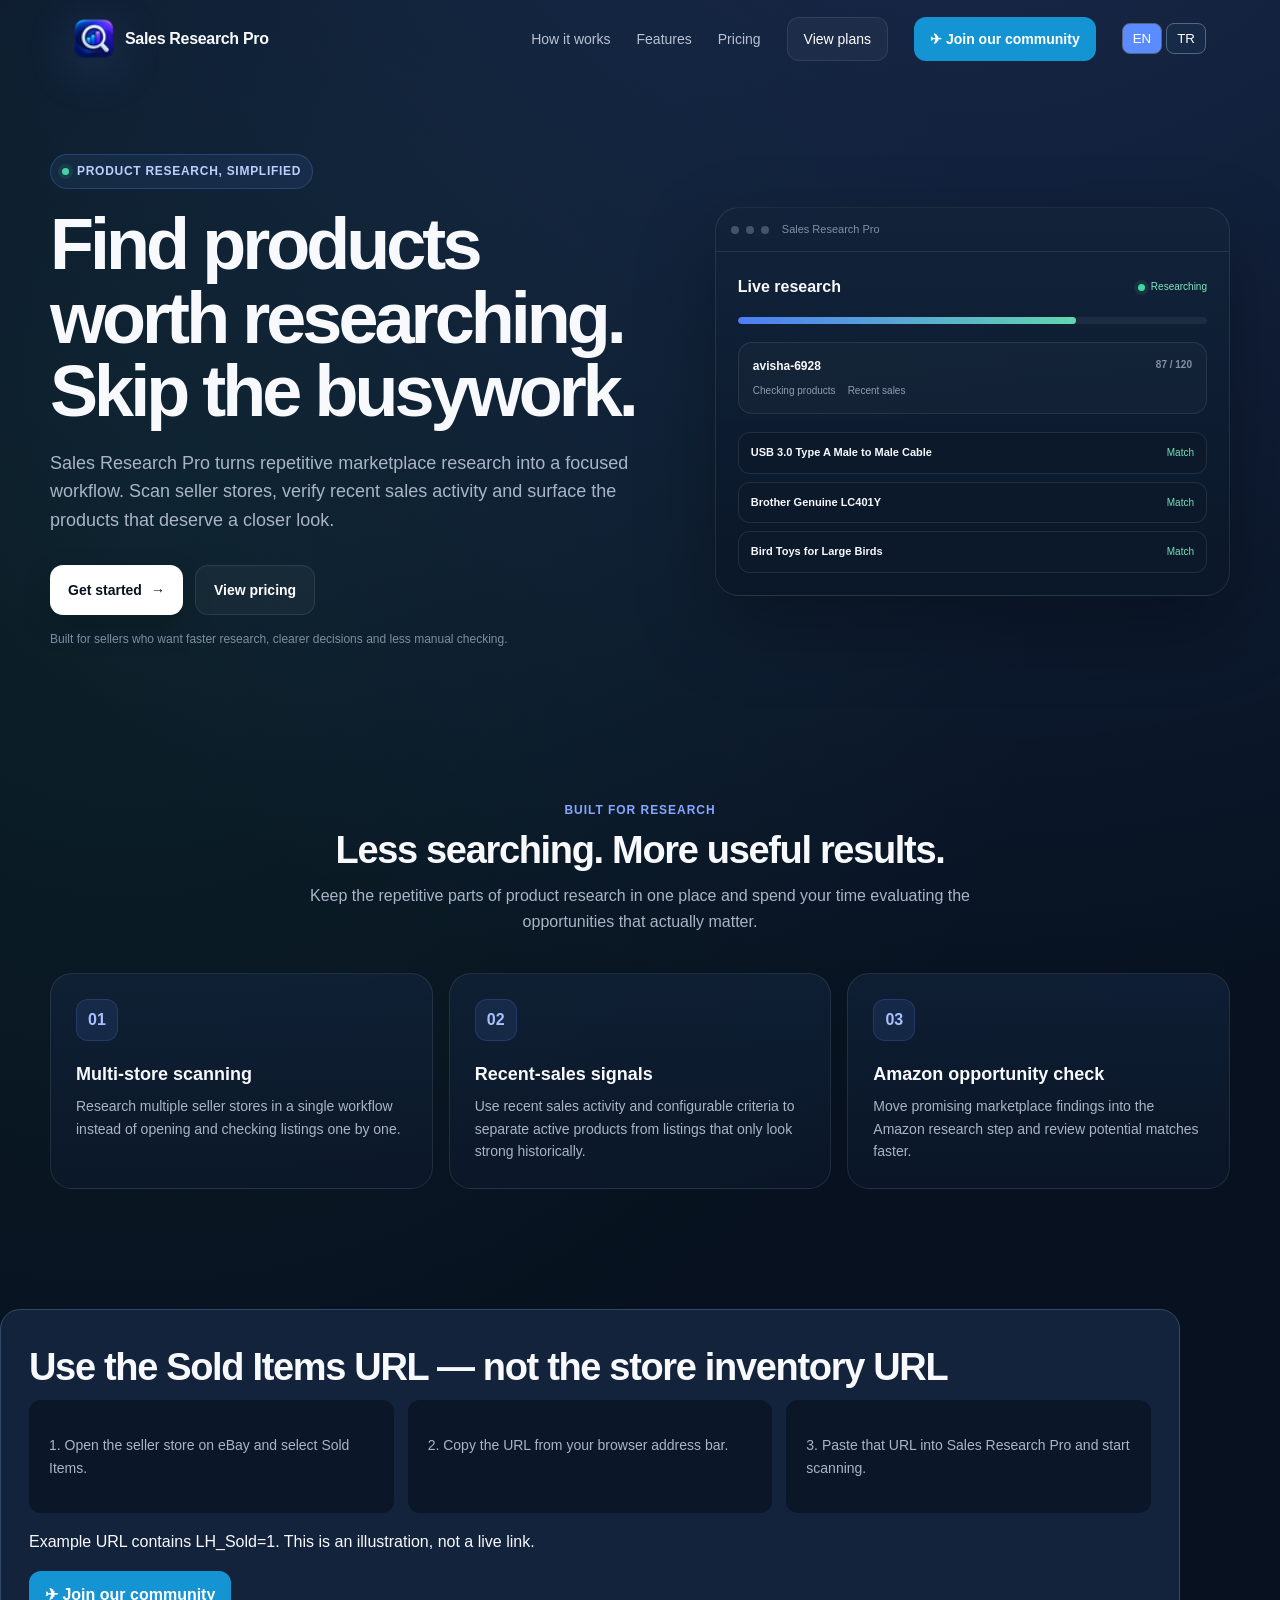
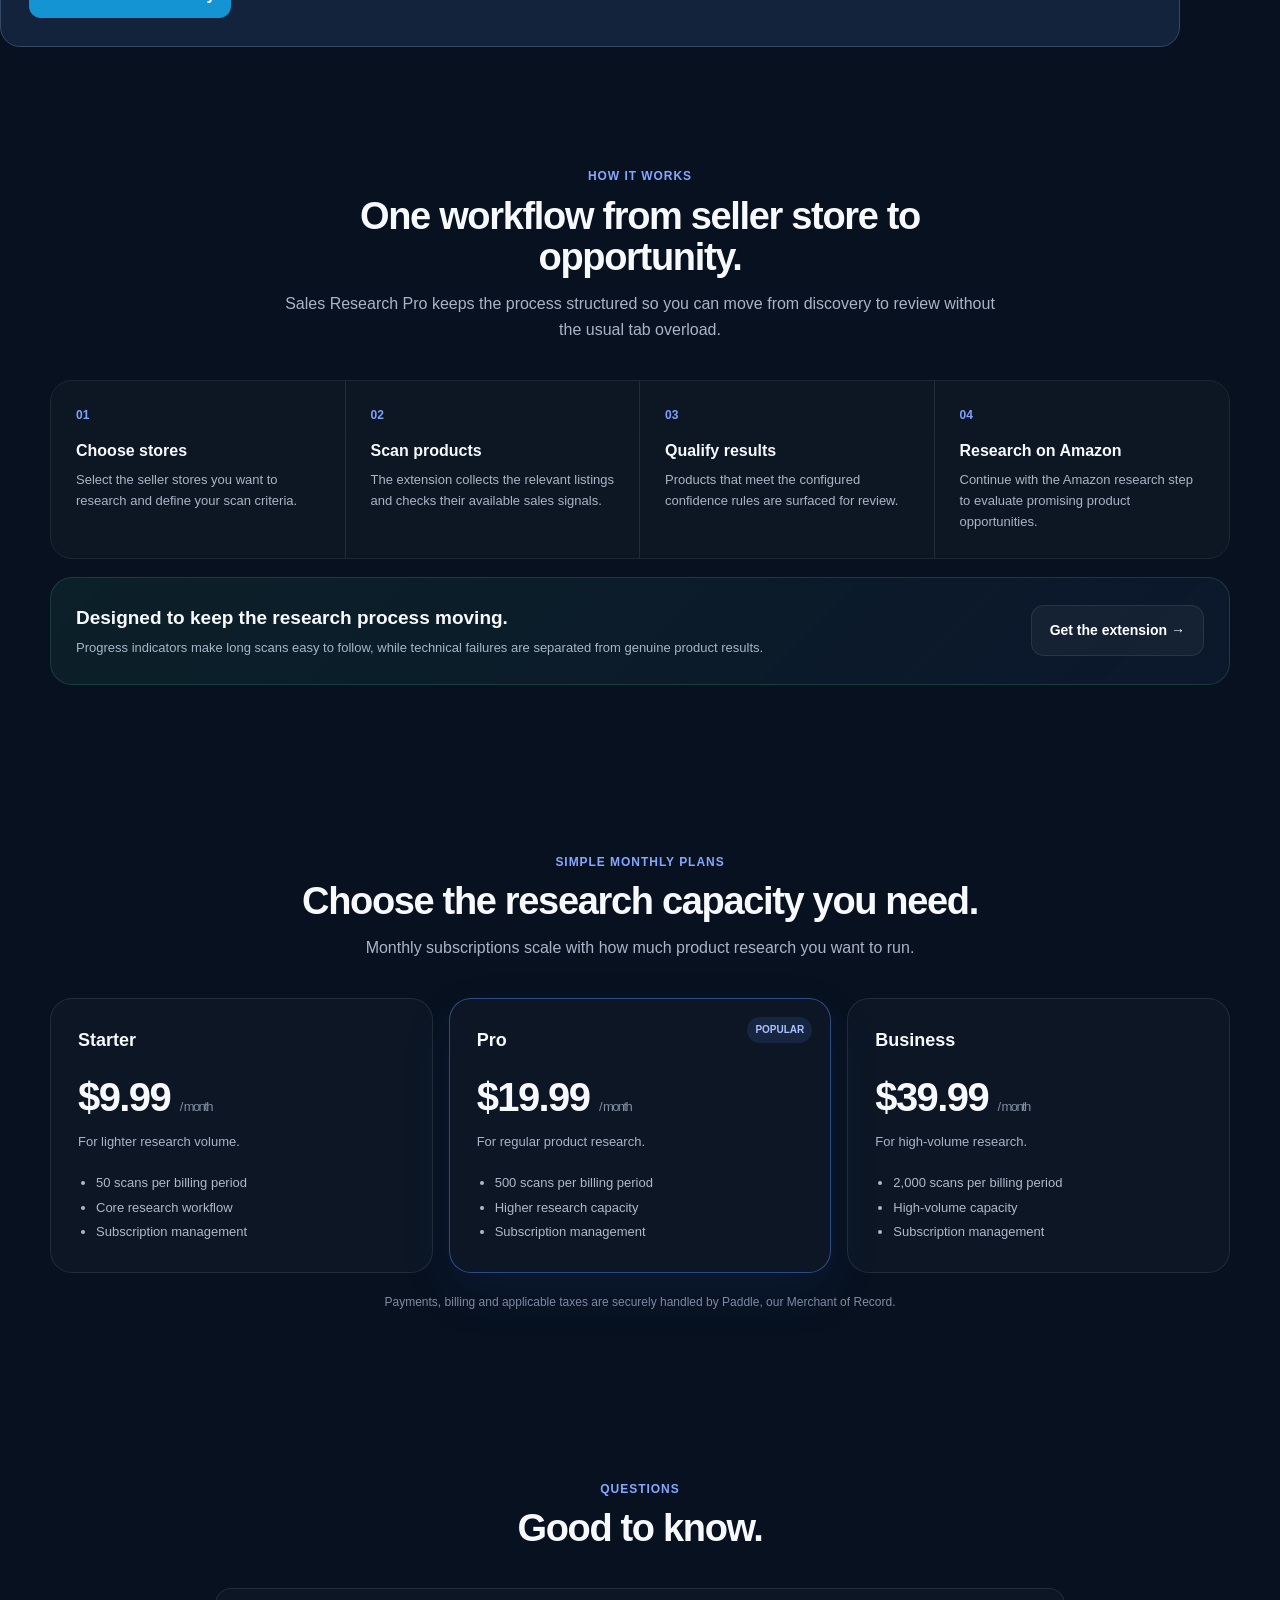
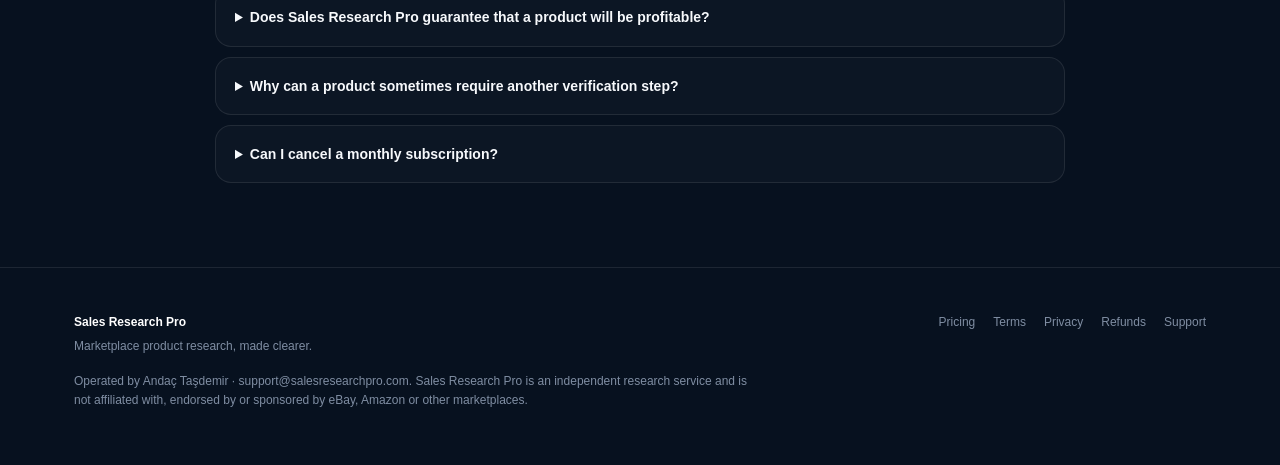
==== index.html @ c7941d9e "Enable bilingual Sold Items guide and Telegram community navigation" ====
<!doctype html>
<html lang="en">
<head>
<meta charset="utf-8">
<meta name="viewport" content="width=device-width,initial-scale=1">
<title>Sales Research Pro — Find Better Products Faster</title>
<meta name="description" content="Sales Research Pro turns repetitive marketplace product research into a focused workflow: scan seller stores, verify recent sales activity and surface promising products faster.">
<meta name="theme-color" content="#07111f">
<link rel="icon" type="image/png" href="assets/logo.png?v=20261007-final">
<style>
:root{
  --bg:#07111f;--bg2:#0b1728;--card:#0f1d31;--card2:#12233a;--line:rgba(255,255,255,.09);
  --text:#f7f9fc;--muted:#a9b5c7;--blue:#5b8cff;--blue2:#79a2ff;--green:#43d6a1;
  --max:1180px;--radius:22px;
}
*{box-sizing:border-box}
html{scroll-behavior:smooth}
body{margin:0;font-family:Inter,ui-sans-serif,-apple-system,BlinkMacSystemFont,"Segoe UI",Roboto,Arial,sans-serif;background:
radial-gradient(circle at 75% -10%,rgba(91,140,255,.22),transparent 34%),
radial-gradient(circle at 10% 15%,rgba(67,214,161,.08),transparent 28%),var(--bg);color:var(--text);line-height:1.6}
a{color:inherit;text-decoration:none}
.container{max-width:var(--max);margin:auto;padding:0 24px}
.nav{height:78px;display:flex;align-items:center;justify-content:space-between}
.brand{display:flex;align-items:center;gap:11px;font-weight:800;letter-spacing:-.02em}
.logo{width:38px;height:38px;border-radius:12px;background:linear-gradient(135deg,#6b96ff,#3f6ff0);display:grid;place-items:center;font-size:13px;font-weight:900;box-shadow:0 10px 30px rgba(91,140,255,.28)}.logo-img{width:40px;height:40px;display:block;object-fit:contain;filter:drop-shadow(0 10px 24px rgba(91,140,255,.24))}
.navlinks{display:flex;align-items:center;gap:26px;color:#b8c3d3;font-size:14px}
.navlinks a:hover{color:#fff}
.navcta{padding:10px 16px;border:1px solid var(--line);border-radius:12px;background:rgba(255,255,255,.04);color:#fff}
.hero{padding:76px 0 68px;display:grid;grid-template-columns:1.08fr .92fr;gap:60px;align-items:center}
.eyebrow{display:inline-flex;align-items:center;gap:8px;padding:7px 11px;border:1px solid rgba(91,140,255,.25);background:rgba(91,140,255,.09);border-radius:999px;color:#bcd0ff;font-size:12px;font-weight:800;letter-spacing:.06em;text-transform:uppercase}
.dot{width:7px;height:7px;border-radius:50%;background:var(--green);box-shadow:0 0 0 4px rgba(67,214,161,.1)}
h1{font-size:clamp(44px,6vw,72px);line-height:1.02;letter-spacing:-.055em;margin:19px 0 20px;max-width:760px}
.hero p{font-size:18px;color:var(--muted);max-width:680px;margin:0}
.actions{display:flex;gap:12px;flex-wrap:wrap;margin-top:30px}
.btn{display:inline-flex;align-items:center;justify-content:center;gap:9px;padding:13px 18px;border-radius:13px;font-weight:800;font-size:14px}
.btn.primary{background:#fff;color:#07111f;box-shadow:0 12px 30px rgba(0,0,0,.18)}
.btn.secondary{border:1px solid var(--line);background:rgba(255,255,255,.04);color:#fff}
.hero-note{font-size:12px;color:#7f8da2;margin-top:15px}
.dashboard{border:1px solid var(--line);border-radius:24px;background:linear-gradient(180deg,rgba(18,35,58,.92),rgba(10,23,40,.96));box-shadow:0 30px 80px rgba(0,0,0,.3);overflow:hidden}
.windowbar{height:44px;border-bottom:1px solid var(--line);display:flex;align-items:center;gap:7px;padding:0 15px}
.wdot{width:8px;height:8px;border-radius:50%;background:#44536a}
.windowtitle{margin-left:6px;color:#8090a6;font-size:11px}
.dashbody{padding:22px}
.dashhead{display:flex;justify-content:space-between;align-items:center;margin-bottom:17px}
.dashtitle{font-weight:800}
.live{font-size:10px;color:#83e4c2;display:flex;gap:6px;align-items:center}
.progress{height:7px;background:#1d2c42;border-radius:99px;overflow:hidden}
.progress span{display:block;height:100%;width:72%;background:linear-gradient(90deg,#4e7df5,#62d6b0);border-radius:99px}
.scanrow{margin-top:18px;padding:14px;border:1px solid var(--line);background:rgba(255,255,255,.025);border-radius:14px}
.scanrow-top{display:flex;justify-content:space-between;font-size:12px;font-weight:750}
.scanrow small{color:#8190a5}
.scanmeta{display:flex;gap:12px;color:#8f9db0;font-size:10px;margin-top:7px}
.results{margin-top:18px;display:grid;gap:8px}
.result{display:flex;justify-content:space-between;align-items:center;padding:11px 12px;border-radius:12px;background:#0c192b;border:1px solid var(--line)}
.result strong{font-size:11px}.result span{font-size:10px;color:#74ddb9}
.section{padding:84px 0}
.section-head{text-align:center;max-width:720px;margin:0 auto 38px}
.section-kicker{color:#86a7ff;font-size:12px;font-weight:850;letter-spacing:.08em;text-transform:uppercase}
h2{font-size:38px;line-height:1.1;letter-spacing:-.035em;margin:9px 0 12px}
.section-head p{color:var(--muted);margin:0;font-size:16px}
.grid3{display:grid;grid-template-columns:repeat(3,1fr);gap:16px}
.card{padding:25px;border:1px solid var(--line);border-radius:var(--radius);background:linear-gradient(180deg,rgba(18,35,58,.72),rgba(12,25,43,.72))}
.icon{width:42px;height:42px;border-radius:12px;background:rgba(91,140,255,.11);border:1px solid rgba(91,140,255,.18);display:grid;place-items:center;color:#a9c0ff;font-weight:900;margin-bottom:19px}
.card h3{margin:0 0 7px;font-size:18px}.card p{margin:0;color:var(--muted);font-size:14px}
.workflow{display:grid;grid-template-columns:repeat(4,1fr);gap:0;border:1px solid var(--line);border-radius:var(--radius);overflow:hidden}
.step{padding:25px;background:rgba(255,255,255,.025);border-right:1px solid var(--line)}
.step:last-child{border-right:0}
.num{color:#7ea1ff;font-weight:900;font-size:12px}.step h3{font-size:16px;margin:12px 0 7px}.step p{color:var(--muted);font-size:13px;margin:0}
.callout{margin-top:18px;border:1px solid rgba(67,214,161,.18);background:linear-gradient(135deg,rgba(67,214,161,.08),rgba(91,140,255,.06));border-radius:var(--radius);padding:25px;display:flex;justify-content:space-between;gap:25px;align-items:center}
.callout h3{margin:0 0 5px;font-size:19px}.callout p{margin:0;color:var(--muted);font-size:13px}
.pricing{display:grid;grid-template-columns:repeat(3,1fr);gap:16px}
.pricecard{position:relative;padding:27px;border:1px solid var(--line);border-radius:var(--radius);background:rgba(255,255,255,.025)}
.pricecard.featured{border-color:rgba(91,140,255,.45);box-shadow:0 20px 50px rgba(40,80,180,.12)}
.tag{position:absolute;top:18px;right:18px;padding:5px 8px;border-radius:999px;background:rgba(91,140,255,.13);color:#a9c0ff;font-size:10px;font-weight:900}
.pricecard h3{margin:0;font-size:18px}.price{font-size:40px;font-weight:900;letter-spacing:-.04em;margin:10px 0 3px}.price span{font-size:13px;color:#7f8da2;font-weight:500}
.pricecard p{color:var(--muted);font-size:13px;margin:0 0 18px}.pricecard ul{padding-left:18px;color:#aeb9c9;font-size:13px;line-height:1.9;margin-bottom:0}
.faq{max-width:850px;margin:auto;display:grid;gap:10px}
details{border:1px solid var(--line);border-radius:16px;background:rgba(255,255,255,.025);padding:17px 19px}
summary{cursor:pointer;font-weight:750;font-size:14px}details p{color:var(--muted);font-size:13px;margin:10px 0 0}
.footer{padding:45px 0 55px;border-top:1px solid var(--line);color:#7f8da2;font-size:12px}
.footer-top{display:flex;justify-content:space-between;gap:25px;align-items:flex-start}
.footer-links{display:flex;gap:18px;flex-wrap:wrap}.footer-links a:hover{color:#fff}.fine{max-width:680px;margin-top:15px}
@media(max-width:900px){.hero{grid-template-columns:1fr;gap:40px}.grid3,.pricing{grid-template-columns:1fr}.workflow{grid-template-columns:1fr 1fr}.step:nth-child(2){border-right:0}.step:nth-child(-n+2){border-bottom:1px solid var(--line)}.callout{align-items:flex-start;flex-direction:column}}
@media(max-width:620px){.container{padding:0 18px}.navlinks a:not(.navcta){display:none}.hero{padding-top:52px}.section{padding:62px 0}h2{font-size:31px}.workflow{grid-template-columns:1fr}.step{border-right:0!important;border-bottom:1px solid var(--line)}.step:last-child{border-bottom:0}.footer-top{flex-direction:column}}
</style>
<link rel="stylesheet" href="assets/community-ui.css"></head>
<body>
<header class="container">
<nav class="nav">
<a class="brand" href="./"><img class="logo-img" src="assets/logo.png?v=20261007-final" alt="Sales Research Pro logo"><span>Sales Research Pro</span></a>
<div class="navlinks">
<a href="#how">How it works</a>
<a href="#features">Features</a>
<a href="#pricing">Pricing</a>
<a href="./pricing/" class="navcta">View plans</a>
</div>
</nav>
</header>

<main>
<section class="container hero">
<div>
<div class="eyebrow"><span class="dot"></span> Product research, simplified</div>
<h1>Find products worth researching. Skip the busywork.</h1>
<p>Sales Research Pro turns repetitive marketplace research into a focused workflow. Scan seller stores, verify recent sales activity and surface the products that deserve a closer look.</p>
<div class="actions">
<a class="btn primary" href="./download/">Get started <span>→</span></a>
<a class="btn secondary" href="./pricing/">View pricing</a>
</div>
<div class="hero-note">Built for sellers who want faster research, clearer decisions and less manual checking.</div>
</div>

<div class="dashboard" aria-label="Product research dashboard preview">
<div class="windowbar"><span class="wdot"></span><span class="wdot"></span><span class="wdot"></span><span class="windowtitle">Sales Research Pro</span></div>
<div class="dashbody">
<div class="dashhead"><span class="dashtitle">Live research</span><span class="live"><span class="dot"></span> Researching</span></div>
<div class="progress"><span></span></div>
<div class="scanrow">
<div class="scanrow-top"><span>avisha-6928</span><small>87 / 120</small></div>
<div class="scanmeta"><span>Checking products</span><span>Recent sales</span></div>
</div>
<div class="results">
<div class="result"><strong>USB 3.0 Type A Male to Male Cable</strong><span>Match</span></div>
<div class="result"><strong>Brother Genuine LC401Y</strong><span>Match</span></div>
<div class="result"><strong>Bird Toys for Large Birds</strong><span>Match</span></div>
</div>
</div>
</div>
</section>

<section class="container section" id="features">
<div class="section-head">
<div class="section-kicker">Built for research</div>
<h2>Less searching. More useful results.</h2>
<p>Keep the repetitive parts of product research in one place and spend your time evaluating the opportunities that actually matter.</p>
</div>
<div class="grid3">
<div class="card"><div class="icon">01</div><h3>Multi-store scanning</h3><p>Research multiple seller stores in a single workflow instead of opening and checking listings one by one.</p></div>
<div class="card"><div class="icon">02</div><h3>Recent-sales signals</h3><p>Use recent sales activity and configurable criteria to separate active products from listings that only look strong historically.</p></div>
<div class="card"><div class="icon">03</div><h3>Amazon opportunity check</h3><p>Move promising marketplace findings into the Amazon research step and review potential matches faster.</p></div>
</div>
</section>

<section class="container section" id="how">
<div class="section-head">
<div class="section-kicker">How it works</div>
<h2>One workflow from seller store to opportunity.</h2>
<p>Sales Research Pro keeps the process structured so you can move from discovery to review without the usual tab overload.</p>
</div>
<div class="workflow">
<div class="step"><div class="num">01</div><h3>Choose stores</h3><p>Select the seller stores you want to research and define your scan criteria.</p></div>
<div class="step"><div class="num">02</div><h3>Scan products</h3><p>The extension collects the relevant listings and checks their available sales signals.</p></div>
<div class="step"><div class="num">03</div><h3>Qualify results</h3><p>Products that meet the configured confidence rules are surfaced for review.</p></div>
<div class="step"><div class="num">04</div><h3>Research on Amazon</h3><p>Continue with the Amazon research step to evaluate promising product opportunities.</p></div>
</div>
<div class="callout">
<div><h3>Designed to keep the research process moving.</h3><p>Progress indicators make long scans easy to follow, while technical failures are separated from genuine product results.</p></div>
<a class="btn secondary" href="./download/">Get the extension →</a>
</div>
</section>

<section class="container section" id="pricing">
<div class="section-head">
<div class="section-kicker">Simple monthly plans</div>
<h2>Choose the research capacity you need.</h2>
<p>Monthly subscriptions scale with how much product research you want to run.</p>
</div>
<div class="pricing">
<div class="pricecard"><h3>Starter</h3><div class="price">$9.99 <span>/ month</span></div><p>For lighter research volume.</p><ul><li>50 scans per billing period</li><li>Core research workflow</li><li>Subscription management</li></ul></div>
<div class="pricecard featured"><span class="tag">POPULAR</span><h3>Pro</h3><div class="price">$19.99 <span>/ month</span></div><p>For regular product research.</p><ul><li>500 scans per billing period</li><li>Higher research capacity</li><li>Subscription management</li></ul></div>
<div class="pricecard"><h3>Business</h3><div class="price">$39.99 <span>/ month</span></div><p>For high-volume research.</p><ul><li>2,000 scans per billing period</li><li>High-volume capacity</li><li>Subscription management</li></ul></div>
</div>
<p style="text-align:center;color:#7f8da2;font-size:12px;margin:20px 0 0">Payments, billing and applicable taxes are securely handled by Paddle, our Merchant of Record.</p>
</section>

<section class="container section">
<div class="section-head">
<div class="section-kicker">Questions</div>
<h2>Good to know.</h2>
</div>
<div class="faq">
<details><summary>Does Sales Research Pro guarantee that a product will be profitable?</summary><p>No. It is a research and qualification tool. Results are signals for further evaluation, not a guarantee of sales, margin or profitability.</p></details>
<details><summary>Why can a product sometimes require another verification step?</summary><p>Some marketplace research data depends on an authenticated session and the availability of the marketplace's own research tools. If the marketplace asks for sign-in or verification, the extension stops rather than attempting to bypass it.</p></details>
<details><summary>Can I cancel a monthly subscription?</summary><p>Yes. Subscriptions renew monthly until cancelled. Billing is handled through Paddle.</p></details>
</div>
</section>
</main>

<footer class="footer">
<div class="container">
<div class="footer-top">
<div><strong style="color:#fff">Sales Research Pro</strong><div style="margin-top:5px">Marketplace product research, made clearer.</div></div>
<div class="footer-links">
<a href="./pricing/">Pricing</a><a href="./terms/">Terms</a><a href="./privacy/">Privacy</a><a href="./refund/">Refunds</a><a href="mailto:support@salesresearchpro.com">Support</a>
</div>
</div>
<div class="fine">Operated by Andaç Taşdemir · support@salesresearchpro.com. Sales Research Pro is an independent research service and is not affiliated with, endorsed by or sponsored by eBay, Amazon or other marketplaces.</div>
</div>
</footer>
<script src="assets/community-ui.js" defer></script></body>
</html>
---- assets/community-ui.css ----
.srp-community{display:inline-flex;padding:11px 16px;background:#1594d4;color:white;border-radius:12px;font-weight:800;text-decoration:none}.srp-lang{display:flex;gap:4px}.srp-lang button{padding:7px 10px;border:1px solid #536582;background:#172b48;color:white;border-radius:8px;cursor:pointer}.srp-guide{padding:28px;border:1px solid #344965;background:#13233b;border-radius:20px;margin:36px 0}.srp-guide-grid{display:grid;grid-template-columns:repeat(3,1fr);gap:14px}.srp-guide-grid article{padding:20px;border-radius:12px;background:#0b1728}.srp-guide-grid p{color:#a9b5c7;font-size:14px}@media(max-width:760px){.srp-guide-grid{grid-template-columns:1fr}}
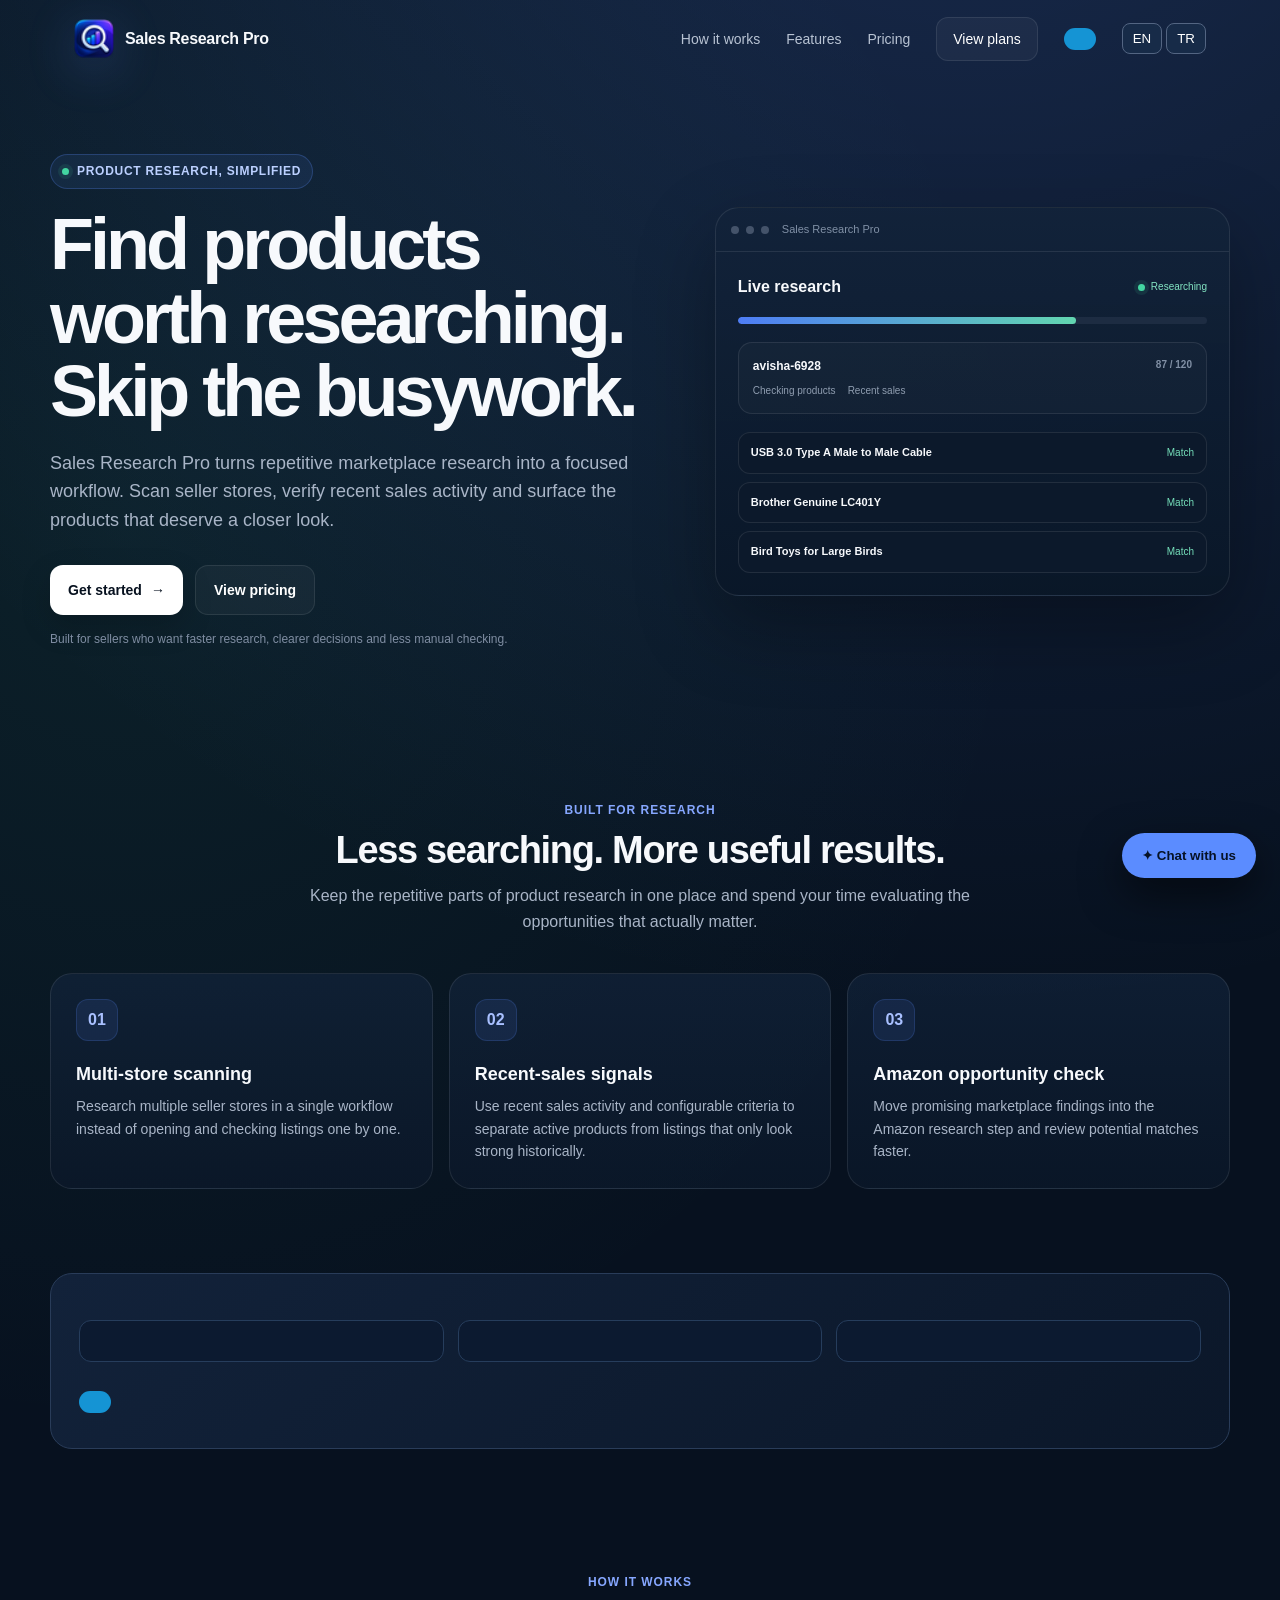
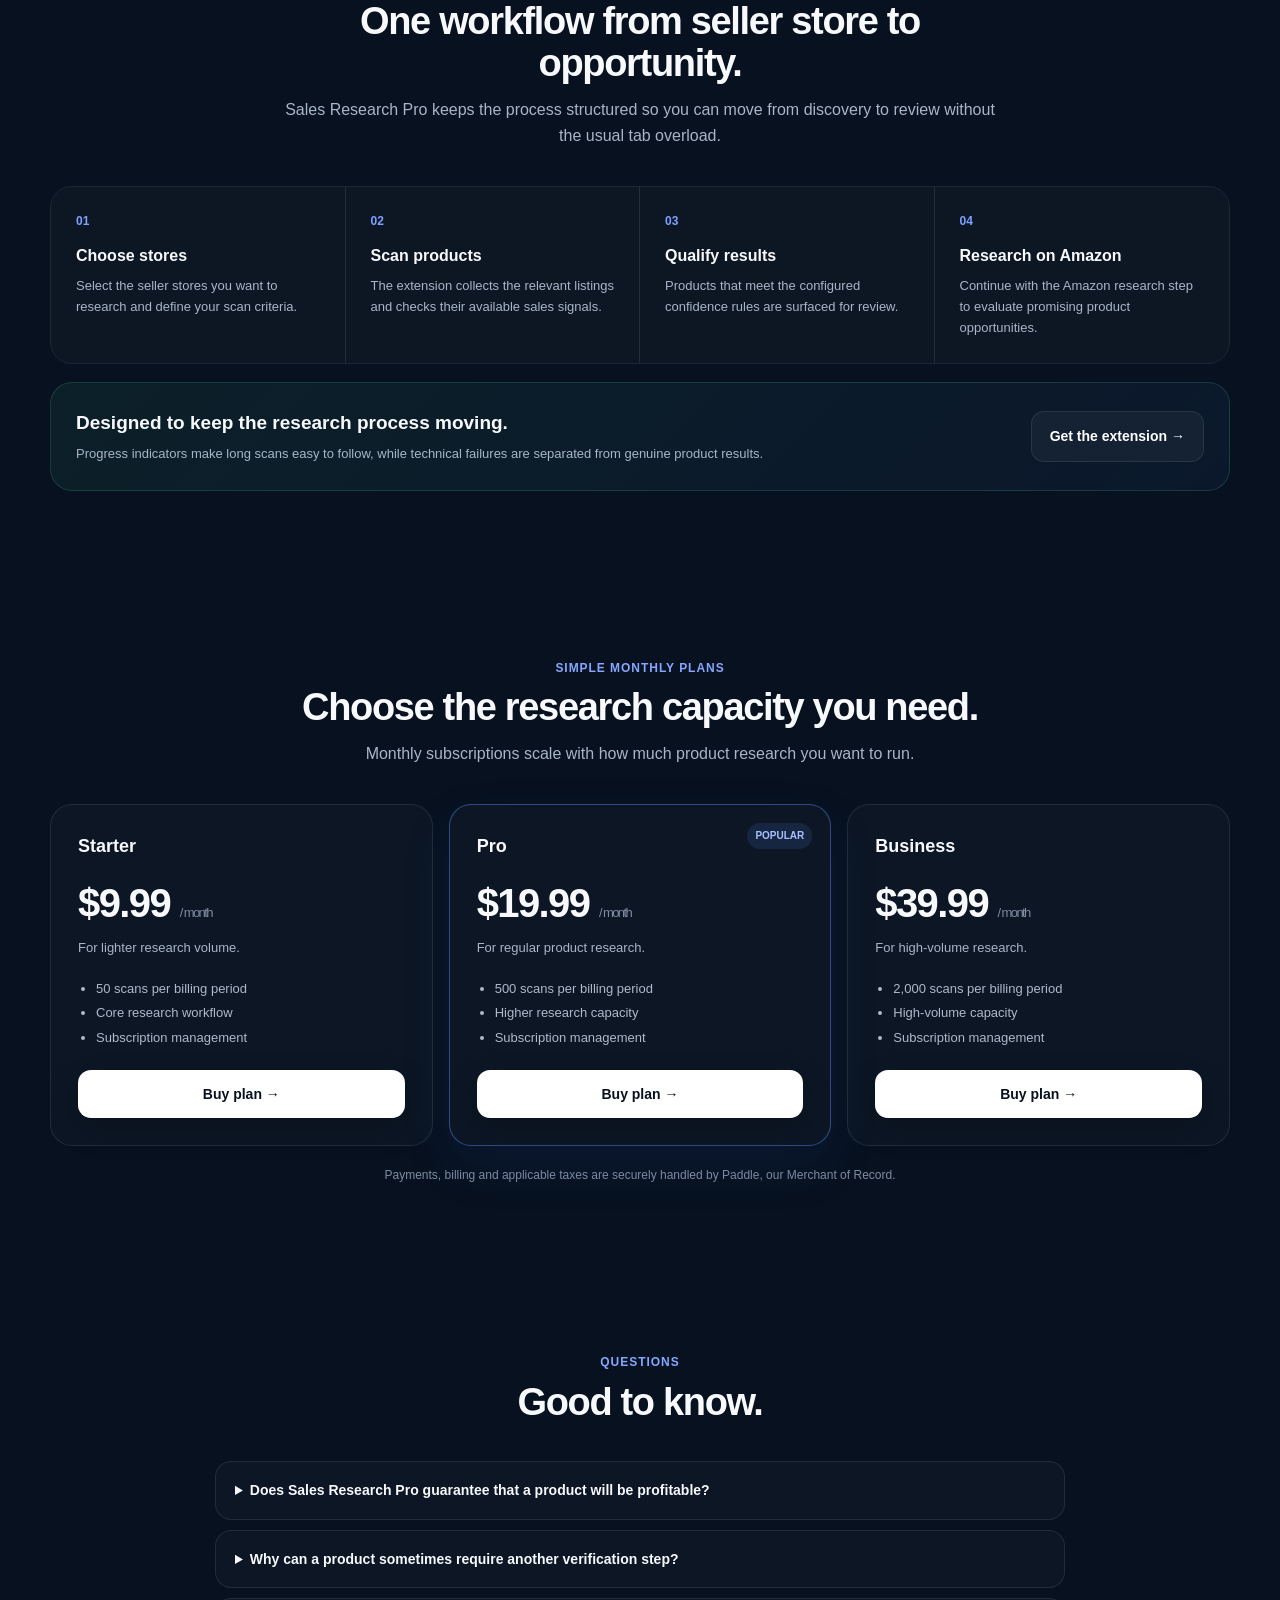
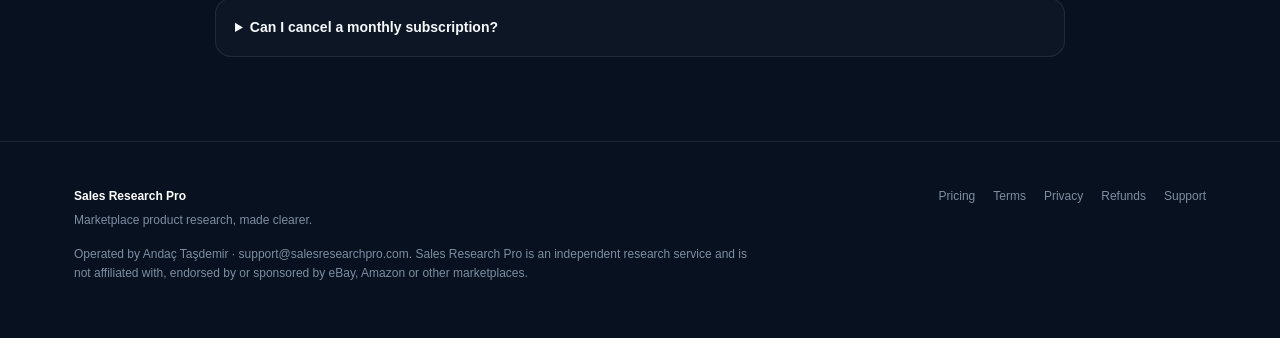
==== commit bfe38af8: "Integrate polished guide, support chatbot and direct account-linked checkout buttons" ====
--- a/index.html
+++ b/index.html
@@ -83,7 +83,7 @@
 @media(max-width:900px){.hero{grid-template-columns:1fr;gap:40px}.grid3,.pricing{grid-template-columns:1fr}.workflow{grid-template-columns:1fr 1fr}.step:nth-child(2){border-right:0}.step:nth-child(-n+2){border-bottom:1px solid var(--line)}.callout{align-items:flex-start;flex-direction:column}}
 @media(max-width:620px){.container{padding:0 18px}.navlinks a:not(.navcta){display:none}.hero{padding-top:52px}.section{padding:62px 0}h2{font-size:31px}.workflow{grid-template-columns:1fr}.step{border-right:0!important;border-bottom:1px solid var(--line)}.step:last-child{border-bottom:0}.footer-top{flex-direction:column}}
 </style>
-<link rel="stylesheet" href="assets/community-ui.css"></head>
+<link rel="stylesheet" href="assets/community-ui.css"><link rel="stylesheet" href="./assets/experience-v2.css"></head>
 <body>
 <header class="container">
 <nav class="nav">
@@ -166,9 +166,9 @@
 <p>Monthly subscriptions scale with how much product research you want to run.</p>
 </div>
 <div class="pricing">
-<div class="pricecard"><h3>Starter</h3><div class="price">$9.99 <span>/ month</span></div><p>For lighter research volume.</p><ul><li>50 scans per billing period</li><li>Core research workflow</li><li>Subscription management</li></ul></div>
-<div class="pricecard featured"><span class="tag">POPULAR</span><h3>Pro</h3><div class="price">$19.99 <span>/ month</span></div><p>For regular product research.</p><ul><li>500 scans per billing period</li><li>Higher research capacity</li><li>Subscription management</li></ul></div>
-<div class="pricecard"><h3>Business</h3><div class="price">$39.99 <span>/ month</span></div><p>For high-volume research.</p><ul><li>2,000 scans per billing period</li><li>High-volume capacity</li><li>Subscription management</li></ul></div>
+<div class="pricecard"><h3>Starter</h3><div class="price">$9.99 <span>/ month</span></div><p>For lighter research volume.</p><ul><li>50 scans per billing period</li><li>Core research workflow</li><li>Subscription management</li></ul><a class="btn primary" style="display:flex;margin-top:19px" href="./buy/?plan=starter">Buy plan →</a></div>
+<div class="pricecard featured"><span class="tag">POPULAR</span><h3>Pro</h3><div class="price">$19.99 <span>/ month</span></div><p>For regular product research.</p><ul><li>500 scans per billing period</li><li>Higher research capacity</li><li>Subscription management</li></ul><a class="btn primary" style="display:flex;margin-top:19px" href="./buy/?plan=pro">Buy plan →</a></div>
+<div class="pricecard"><h3>Business</h3><div class="price">$39.99 <span>/ month</span></div><p>For high-volume research.</p><ul><li>2,000 scans per billing period</li><li>High-volume capacity</li><li>Subscription management</li></ul><a class="btn primary" style="display:flex;margin-top:19px" href="./buy/?plan=business">Buy plan →</a></div>
 </div>
 <p style="text-align:center;color:#7f8da2;font-size:12px;margin:20px 0 0">Payments, billing and applicable taxes are securely handled by Paddle, our Merchant of Record.</p>
 </section>
@@ -197,5 +197,5 @@
 <div class="fine">Operated by Andaç Taşdemir · support@salesresearchpro.com. Sales Research Pro is an independent research service and is not affiliated with, endorsed by or sponsored by eBay, Amazon or other marketplaces.</div>
 </div>
 </footer>
-<script src="assets/community-ui.js" defer></script></body>
+<script src="assets/community-ui.js" defer></script><script src="./assets/support-chat.js" defer></script></body>
 </html>
--- a/assets/experience-v2.css
+++ b/assets/experience-v2.css
@@ -0,0 +1 @@
+.srp-guide{max-width:1180px!important;margin:0 auto 40px!important;padding:28px!important;border-radius:22px!important;background:linear-gradient(140deg,#12223a,#0b1729)!important;border:1px solid #293c59!important}.srp-guide h2{font-size:clamp(25px,3vw,36px)!important;letter-spacing:-.04em!important;line-height:1.15!important;margin:0 0 18px!important}.srp-guide-grid article{border:1px solid #263d5c!important;background:#0c1a30!important}.srp-guide-grid p{margin:0!important}.srp-guide>.srp-community{margin-top:16px}.srp-guide>p{font-size:13px!important;color:#a9b5c7!important}.srp-chat-launch{position:fixed;right:24px;bottom:22px;z-index:1000;background:#5b8cff;color:#061226;border:0;border-radius:99px;padding:15px 20px;box-shadow:0 16px 42px #0008;font-weight:850;cursor:pointer}.srp-chat-panel{position:fixed;right:22px;bottom:88px;z-index:1001;width:min(390px,calc(100vw - 28px));height:min(560px,calc(100vh - 110px));display:none;flex-direction:column;border:1px solid #3c5274;border-radius:19px;background:#0c192b;color:#fff;box-shadow:0 22px 90px #000b;overflow:hidden}.srp-chat-panel.open{display:flex}.srp-chat-head{padding:17px 20px;background:#142844;display:flex;justify-content:space-between;align-items:center}.srp-chat-head button{background:none;color:#fff;border:0;font-size:23px;cursor:pointer}.srp-chat-log{flex:1;overflow:auto;padding:16px;display:flex;flex-direction:column;gap:11px}.srp-msg{max-width:90%;border-radius:14px;padding:11px 13px;font-size:13px;line-height:1.5;white-space:pre-wrap}.srp-msg.bot{background:#1c304d;align-self:flex-start}.srp-msg.user{background:#406ed2;align-self:flex-end}.srp-chat-chips{display:flex;flex-wrap:wrap;gap:6px;padding:9px 13px}.srp-chat-chips button{border:1px solid #42618a;border-radius:99px;background:#152b48;color:#d5e4ff;padding:7px 10px;cursor:pointer;font-size:11px}.srp-chat-form{display:flex;gap:8px;padding:12px;border-top:1px solid #293d58}.srp-chat-form input{flex:1;min-width:0;border:1px solid #415a7b;background:#071322;color:#fff;padding:11px;border-radius:9px}.srp-chat-form button{border:0;background:#5b8cff;border-radius:9px;padding:10px 14px;font-weight:800;cursor:pointer}.srp-chat-footer{padding:0 14px 12px;font-size:11px;color:#a9b5c7}.srp-chat-footer a{color:#92b9ff}@media(max-width:760px){.srp-guide{margin:12px 18px 34px!important;padding:20px!important}.srp-chat-panel{right:14px;bottom:76px}.srp-chat-launch{right:14px;bottom:14px}}
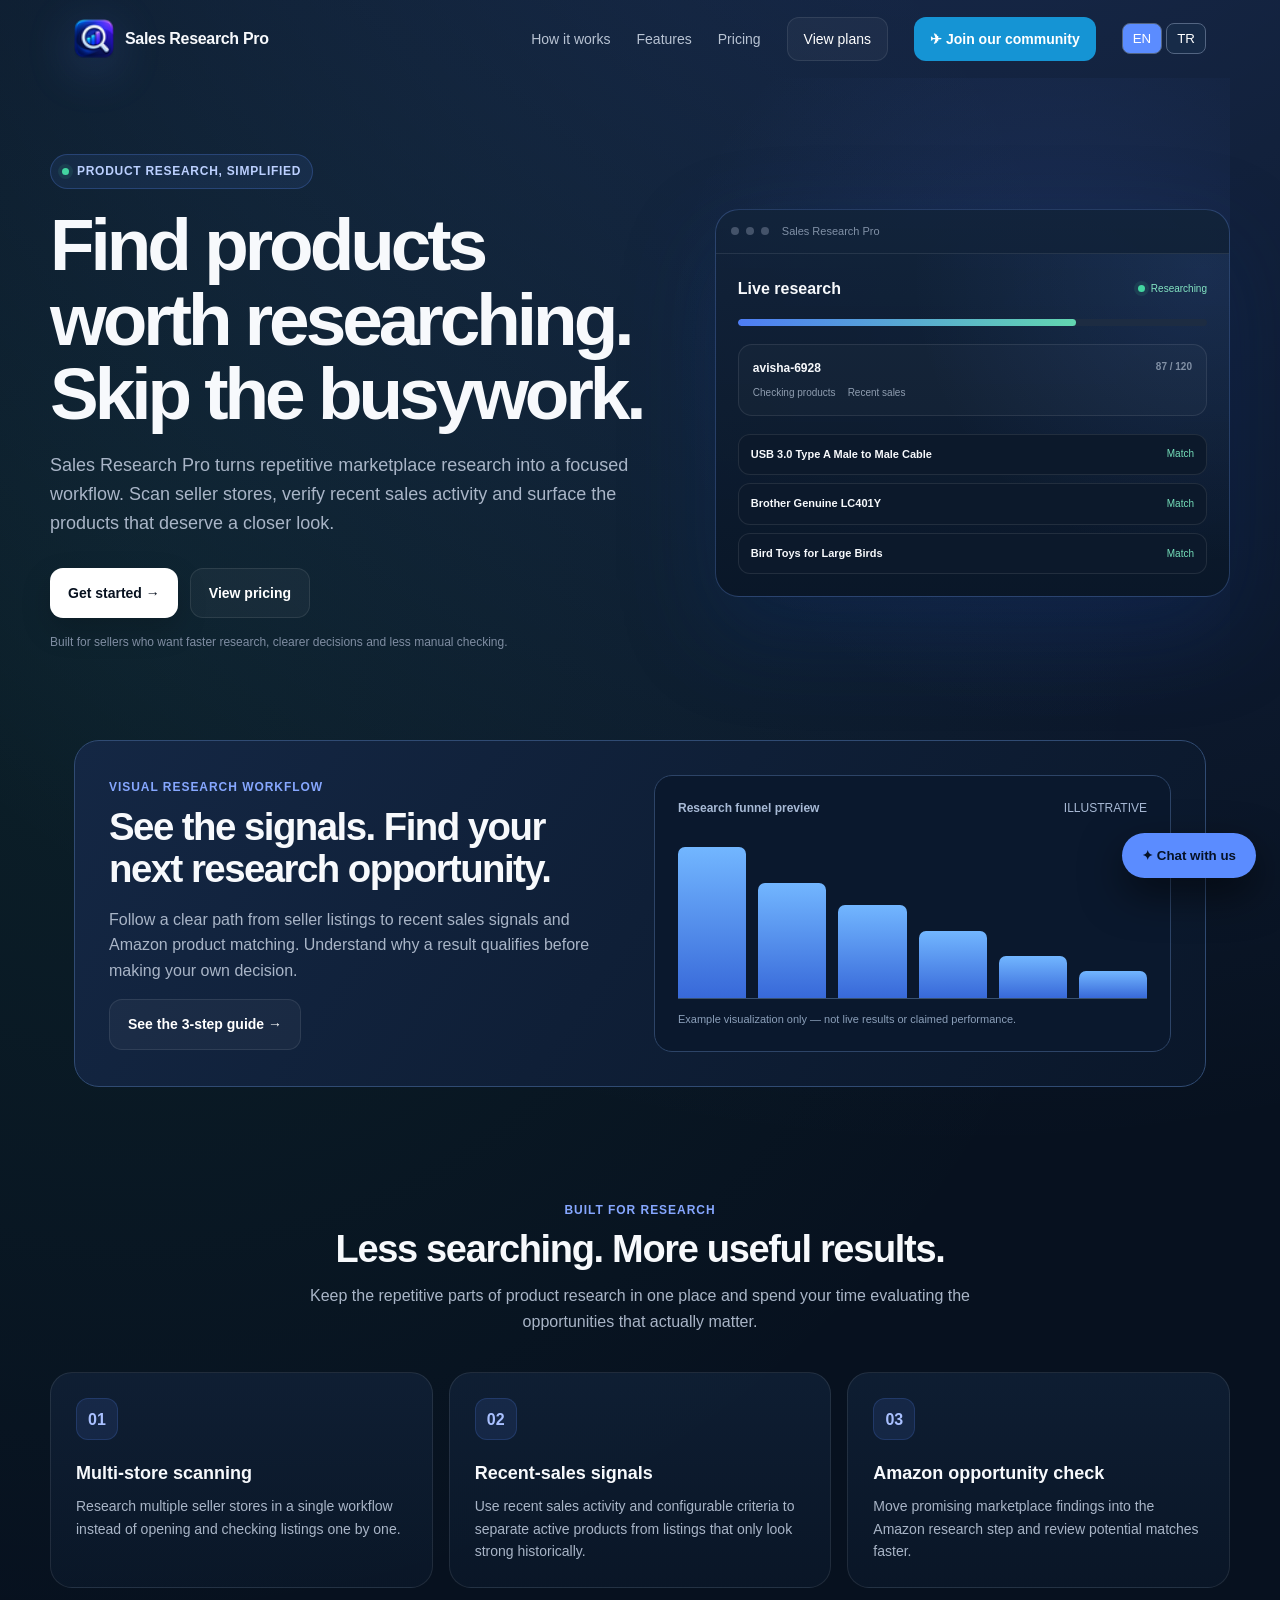
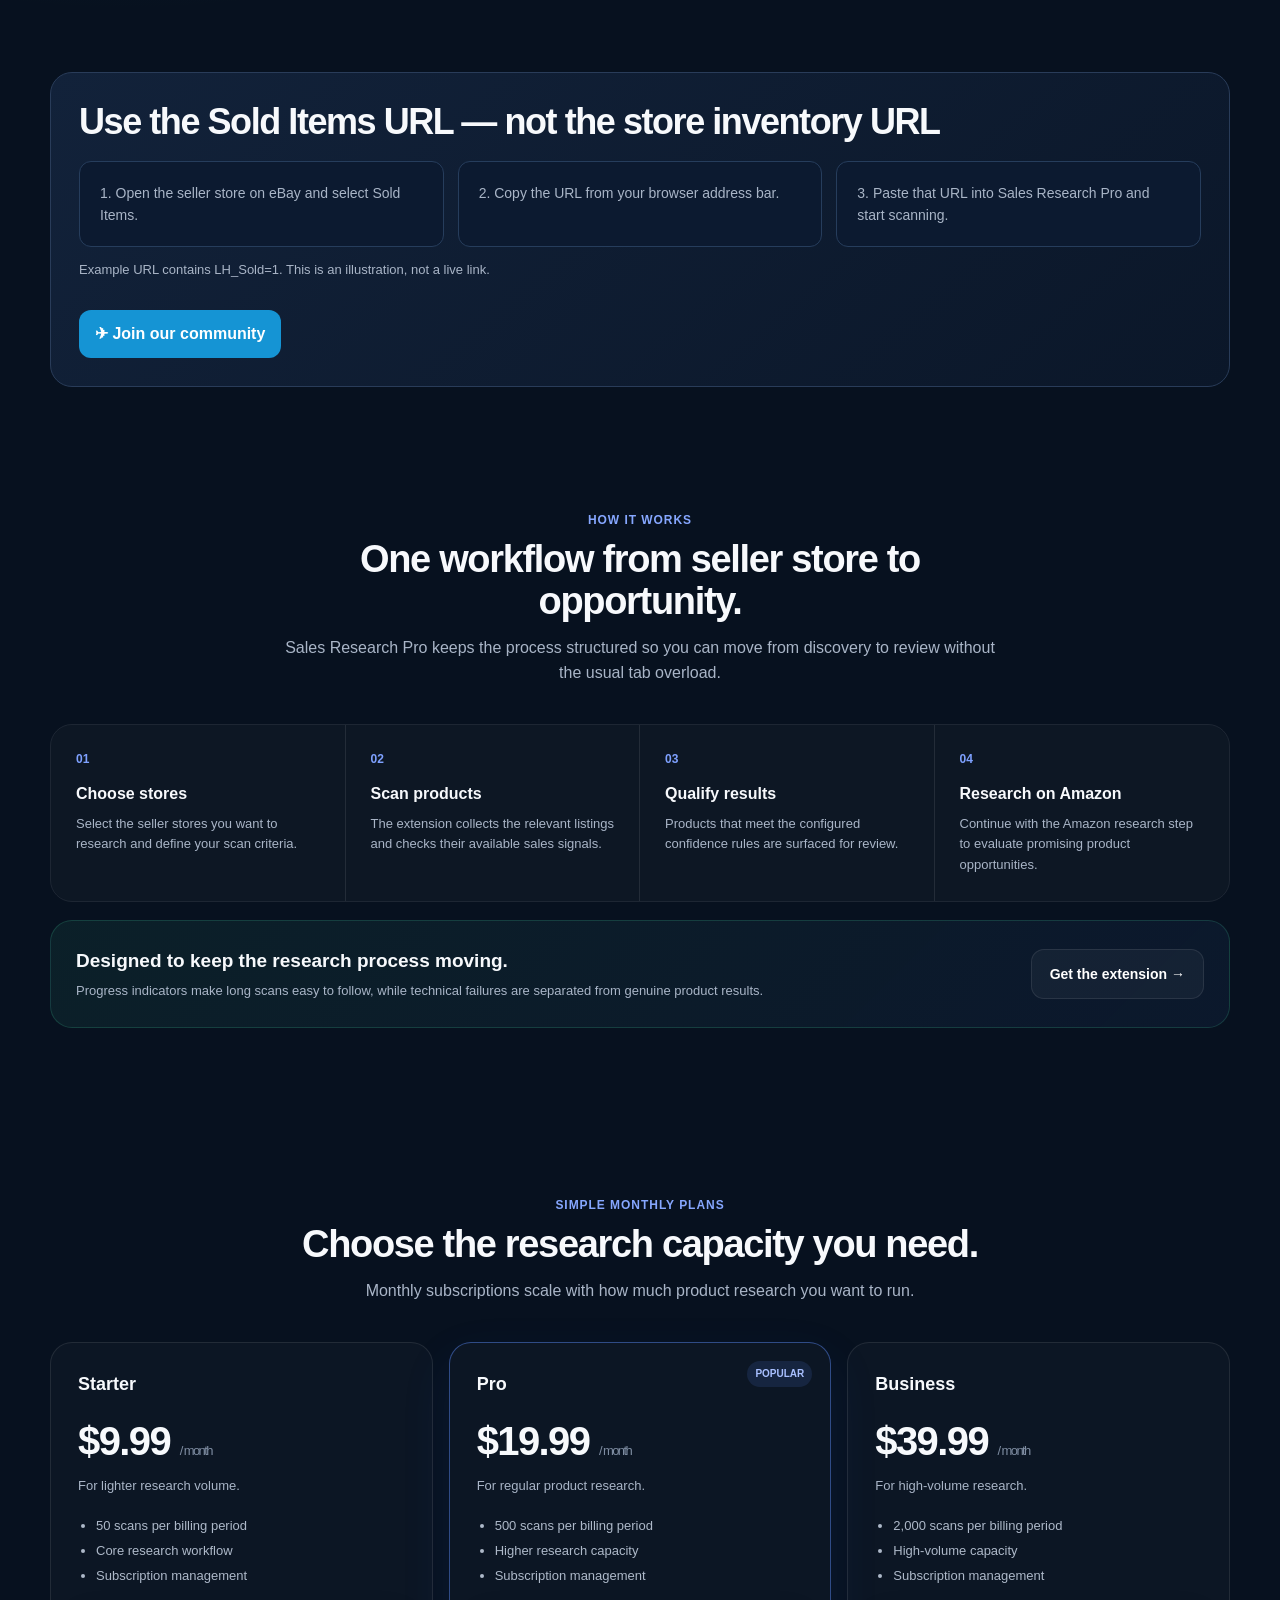
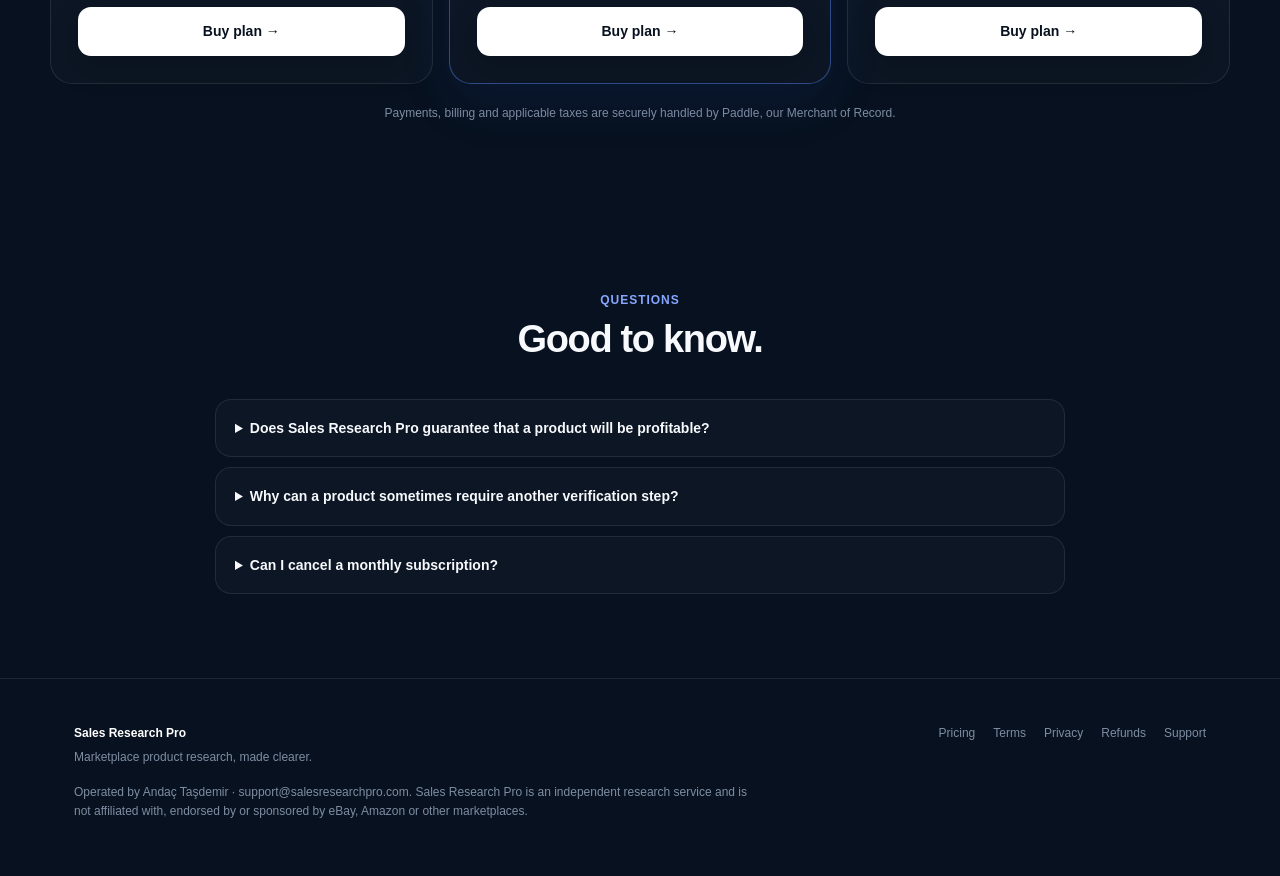
==== commit 6e7fc178: "Add professionally integrated illustrative research funnel visual" ====
--- a/index.html
+++ b/index.html
@@ -128,6 +128,7 @@
 </div>
 </section>
 
+<section class="srp-showcase"><div class="srp-showcase-inner"><div><div class="section-kicker">VISUAL RESEARCH WORKFLOW</div><h2>See the signals. Find your next research opportunity.</h2><p>Follow a clear path from seller listings to recent sales signals and Amazon product matching. Understand why a result qualifies before making your own decision.</p><a class="btn secondary" href="#sold-url-guide">See the 3-step guide →</a></div><div class="srp-chart" role="img" aria-label="Illustrative bar chart showing a sample research funnel"><div class="srp-chart-head"><strong>Research funnel preview</strong><span>ILLUSTRATIVE</span></div><div class="srp-chart-bars"><span style="height:95%"></span><span style="height:72%"></span><span style="height:58%"></span><span style="height:42%"></span><span style="height:26%"></span><span style="height:17%"></span></div><div class="srp-chart-note">Example visualization only — not live results or claimed performance.</div></div></div></section>
 <section class="container section" id="features">
 <div class="section-head">
 <div class="section-kicker">Built for research</div>
--- a/assets/experience-v2.css
+++ b/assets/experience-v2.css
@@ -1 +1,3 @@
-.srp-guide{max-width:1180px!important;margin:0 auto 40px!important;padding:28px!important;border-radius:22px!important;background:linear-gradient(140deg,#12223a,#0b1729)!important;border:1px solid #293c59!important}.srp-guide h2{font-size:clamp(25px,3vw,36px)!important;letter-spacing:-.04em!important;line-height:1.15!important;margin:0 0 18px!important}.srp-guide-grid article{border:1px solid #263d5c!important;background:#0c1a30!important}.srp-guide-grid p{margin:0!important}.srp-guide>.srp-community{margin-top:16px}.srp-guide>p{font-size:13px!important;color:#a9b5c7!important}.srp-chat-launch{position:fixed;right:24px;bottom:22px;z-index:1000;background:#5b8cff;color:#061226;border:0;border-radius:99px;padding:15px 20px;box-shadow:0 16px 42px #0008;font-weight:850;cursor:pointer}.srp-chat-panel{position:fixed;right:22px;bottom:88px;z-index:1001;width:min(390px,calc(100vw - 28px));height:min(560px,calc(100vh - 110px));display:none;flex-direction:column;border:1px solid #3c5274;border-radius:19px;background:#0c192b;color:#fff;box-shadow:0 22px 90px #000b;overflow:hidden}.srp-chat-panel.open{display:flex}.srp-chat-head{padding:17px 20px;background:#142844;display:flex;justify-content:space-between;align-items:center}.srp-chat-head button{background:none;color:#fff;border:0;font-size:23px;cursor:pointer}.srp-chat-log{flex:1;overflow:auto;padding:16px;display:flex;flex-direction:column;gap:11px}.srp-msg{max-width:90%;border-radius:14px;padding:11px 13px;font-size:13px;line-height:1.5;white-space:pre-wrap}.srp-msg.bot{background:#1c304d;align-self:flex-start}.srp-msg.user{background:#406ed2;align-self:flex-end}.srp-chat-chips{display:flex;flex-wrap:wrap;gap:6px;padding:9px 13px}.srp-chat-chips button{border:1px solid #42618a;border-radius:99px;background:#152b48;color:#d5e4ff;padding:7px 10px;cursor:pointer;font-size:11px}.srp-chat-form{display:flex;gap:8px;padding:12px;border-top:1px solid #293d58}.srp-chat-form input{flex:1;min-width:0;border:1px solid #415a7b;background:#071322;color:#fff;padding:11px;border-radius:9px}.srp-chat-form button{border:0;background:#5b8cff;border-radius:9px;padding:10px 14px;font-weight:800;cursor:pointer}.srp-chat-footer{padding:0 14px 12px;font-size:11px;color:#a9b5c7}.srp-chat-footer a{color:#92b9ff}@media(max-width:760px){.srp-guide{margin:12px 18px 34px!important;padding:20px!important}.srp-chat-panel{right:14px;bottom:76px}.srp-chat-launch{right:14px;bottom:14px}}+.srp-guide{max-width:1180px!important;margin:0 auto 40px!important;padding:28px!important;border-radius:22px!important;background:linear-gradient(140deg,#12223a,#0b1729)!important;border:1px solid #293c59!important}.srp-guide h2{font-size:clamp(25px,3vw,36px)!important;letter-spacing:-.04em!important;line-height:1.15!important;margin:0 0 18px!important}.srp-guide-grid article{border:1px solid #263d5c!important;background:#0c1a30!important}.srp-guide-grid p{margin:0!important}.srp-guide>.srp-community{margin-top:16px}.srp-guide>p{font-size:13px!important;color:#a9b5c7!important}.srp-chat-launch{position:fixed;right:24px;bottom:22px;z-index:1000;background:#5b8cff;color:#061226;border:0;border-radius:99px;padding:15px 20px;box-shadow:0 16px 42px #0008;font-weight:850;cursor:pointer}.srp-chat-panel{position:fixed;right:22px;bottom:88px;z-index:1001;width:min(390px,calc(100vw - 28px));height:min(560px,calc(100vh - 110px));display:none;flex-direction:column;border:1px solid #3c5274;border-radius:19px;background:#0c192b;color:#fff;box-shadow:0 22px 90px #000b;overflow:hidden}.srp-chat-panel.open{display:flex}.srp-chat-head{padding:17px 20px;background:#142844;display:flex;justify-content:space-between;align-items:center}.srp-chat-head button{background:none;color:#fff;border:0;font-size:23px;cursor:pointer}.srp-chat-log{flex:1;overflow:auto;padding:16px;display:flex;flex-direction:column;gap:11px}.srp-msg{max-width:90%;border-radius:14px;padding:11px 13px;font-size:13px;line-height:1.5;white-space:pre-wrap}.srp-msg.bot{background:#1c304d;align-self:flex-start}.srp-msg.user{background:#406ed2;align-self:flex-end}.srp-chat-chips{display:flex;flex-wrap:wrap;gap:6px;padding:9px 13px}.srp-chat-chips button{border:1px solid #42618a;border-radius:99px;background:#152b48;color:#d5e4ff;padding:7px 10px;cursor:pointer;font-size:11px}.srp-chat-form{display:flex;gap:8px;padding:12px;border-top:1px solid #293d58}.srp-chat-form input{flex:1;min-width:0;border:1px solid #415a7b;background:#071322;color:#fff;padding:11px;border-radius:9px}.srp-chat-form button{border:0;background:#5b8cff;border-radius:9px;padding:10px 14px;font-weight:800;cursor:pointer}.srp-chat-footer{padding:0 14px 12px;font-size:11px;color:#a9b5c7}.srp-chat-footer a{color:#92b9ff}@media(max-width:760px){.srp-guide{margin:12px 18px 34px!important;padding:20px!important}.srp-chat-panel{right:14px;bottom:76px}.srp-chat-launch{right:14px;bottom:14px}}
+/* Visual identity and responsive layout refinement */
+.hero{position:relative}.hero:before{content:'';position:absolute;inset:0;pointer-events:none;background:radial-gradient(circle at 85% 40%,rgba(87,133,255,.13),transparent 36%)}.hero>div{position:relative}.hero h1{font-size:clamp(42px,5.7vw,74px);line-height:1.02;letter-spacing:-.055em}.dashboard{border-color:rgba(111,159,255,.27);box-shadow:0 35px 95px rgba(13,46,116,.25)}.dashboard .dashbody{background:radial-gradient(circle at 95% 5%,rgba(91,140,255,.12),transparent 50%)}.card,.pricecard{transition:transform .2s ease,border-color .2s ease}.card:hover,.pricecard:hover{transform:translateY(-4px);border-color:rgba(91,140,255,.5)}.srp-showcase{max-width:1180px;margin:20px auto 30px;padding:0 24px}.srp-showcase-inner{display:grid;grid-template-columns:1fr 1fr;gap:28px;align-items:center;background:linear-gradient(125deg,#142744,#0a172a);border:1px solid #304b73;border-radius:25px;padding:34px}.srp-showcase h2{font-size:clamp(26px,3vw,40px);line-height:1.1;letter-spacing:-.04em}.srp-showcase p{color:#a9b5c7}.srp-chart{padding:23px;border:1px solid #2d4467;background:#0a182d;border-radius:18px}.srp-chart-head{display:flex;justify-content:space-between;gap:12px;font-size:12px;color:#a8bad6}.srp-chart-bars{display:flex;align-items:flex-end;gap:12px;height:180px;padding:20px 0 0;border-bottom:1px solid #385170}.srp-chart-bars span{flex:1;display:block;background:linear-gradient(0deg,#3869d9,#72b6ff);border-radius:7px 7px 0 0}.srp-chart-note{font-size:11px;color:#8b9fb9;margin-top:12px}@media(max-width:760px){.srp-showcase{padding:0 18px}.srp-showcase-inner{grid-template-columns:1fr;padding:23px}.hero{overflow:hidden}}
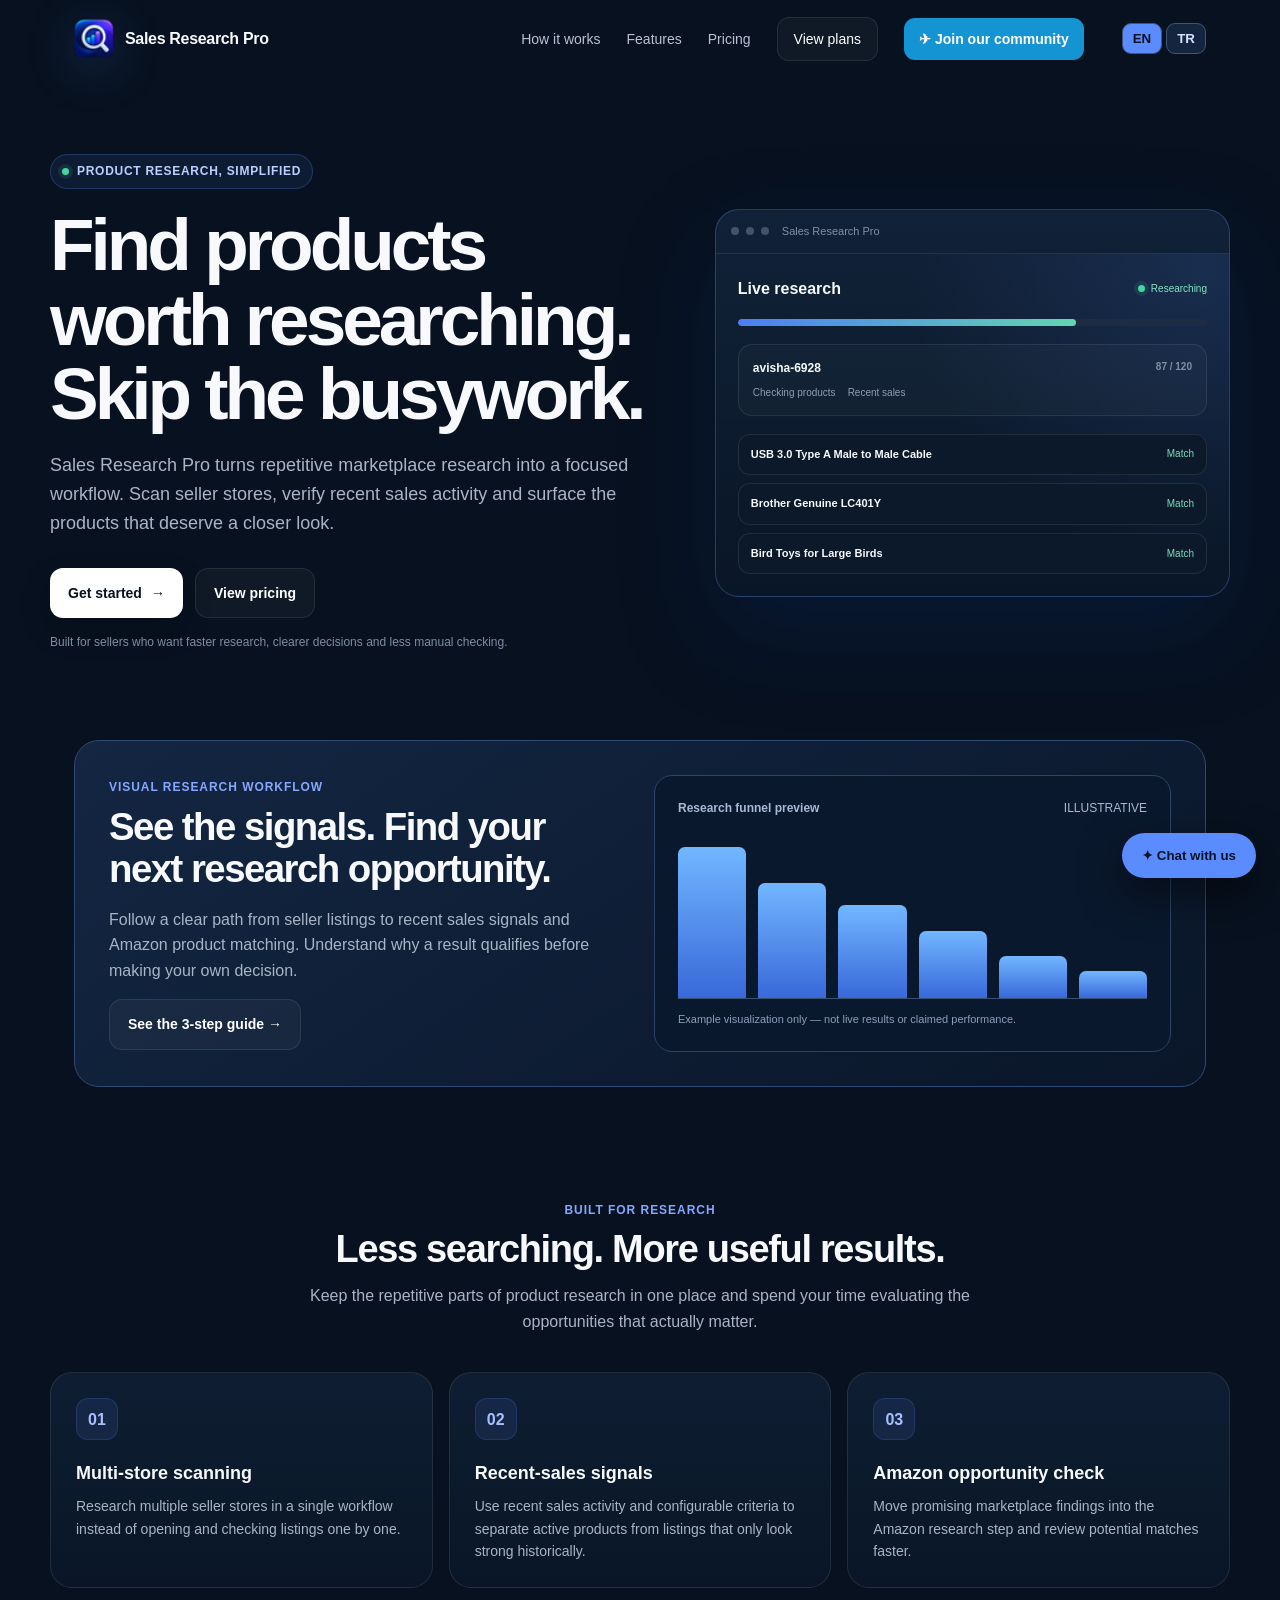
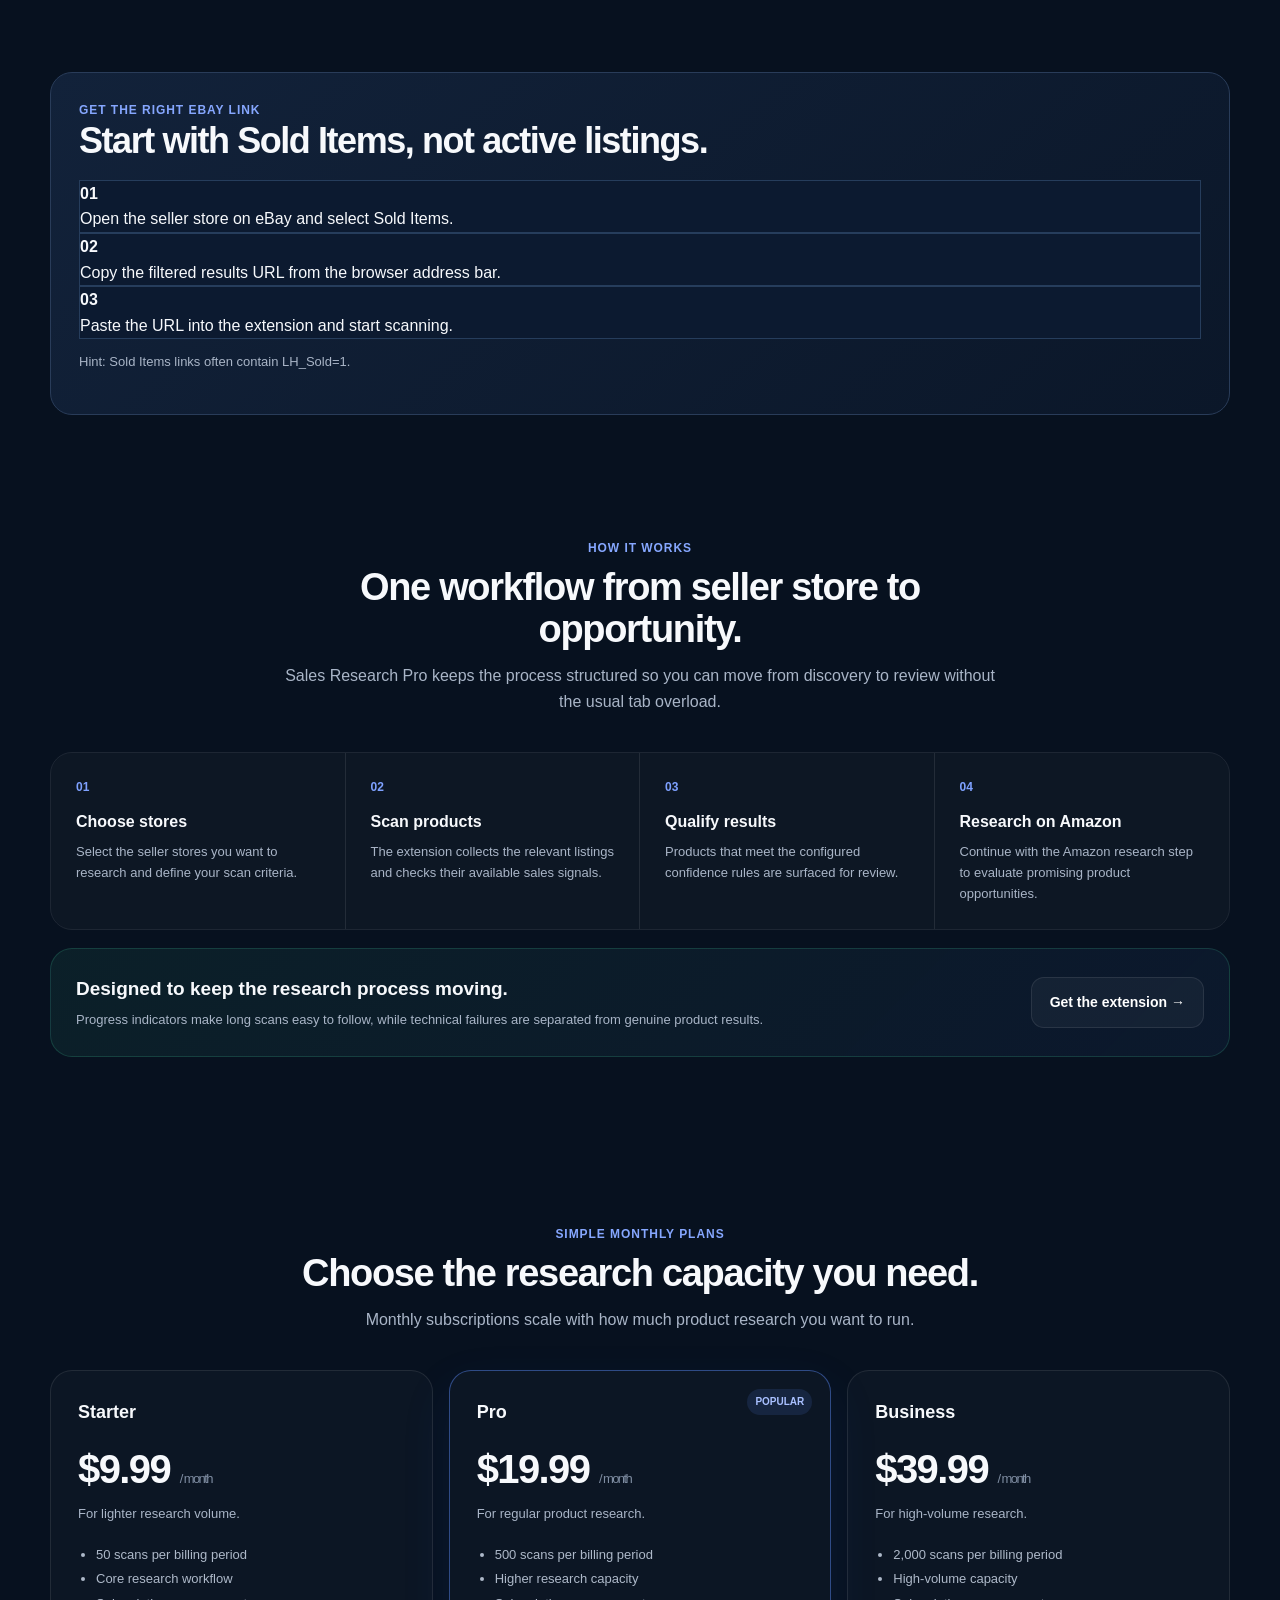
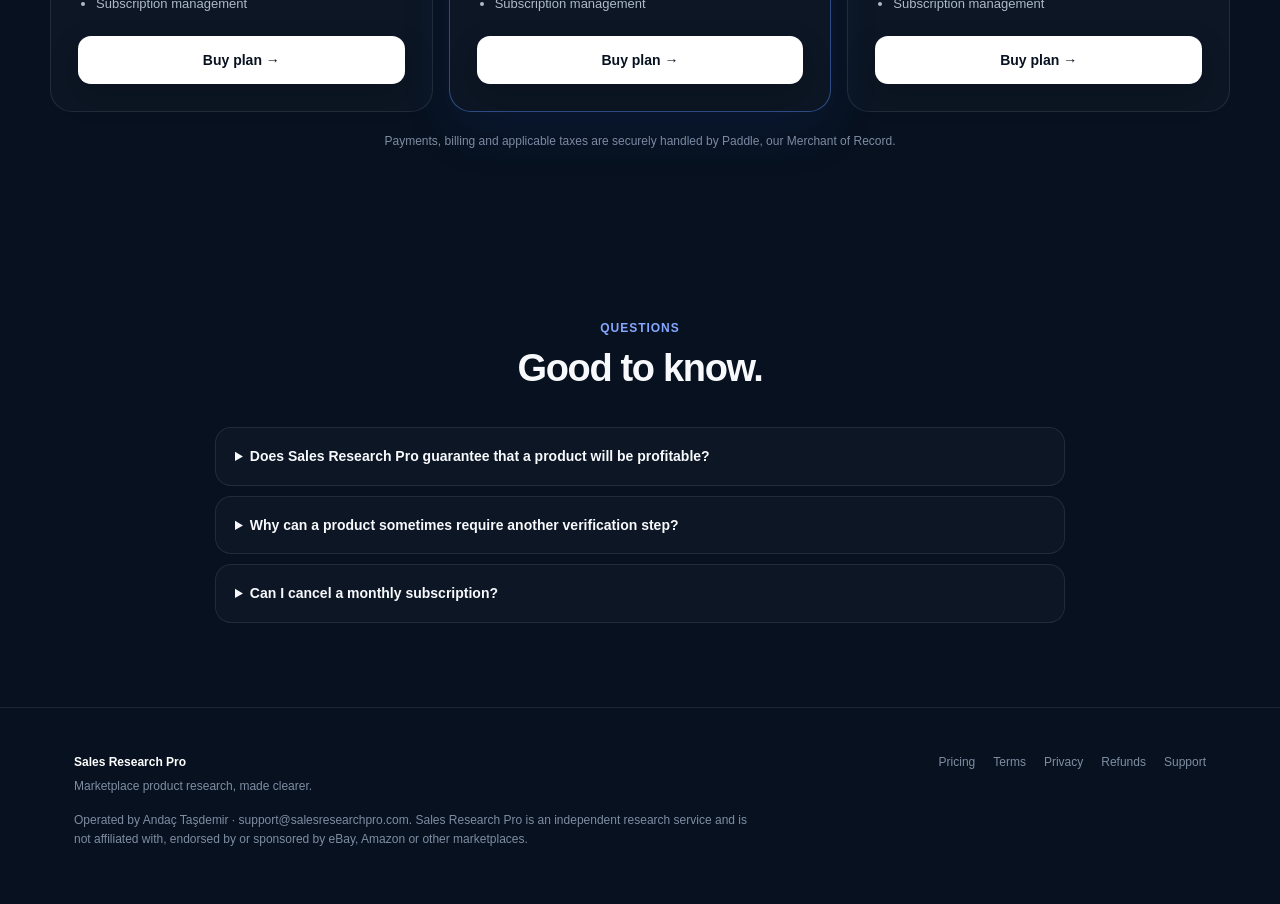
==== commit 53251172: "Enable consistent bilingual site navigation and remove legacy mixed-language translator" ====
--- a/index.html
+++ b/index.html
@@ -83,7 +83,7 @@
 @media(max-width:900px){.hero{grid-template-columns:1fr;gap:40px}.grid3,.pricing{grid-template-columns:1fr}.workflow{grid-template-columns:1fr 1fr}.step:nth-child(2){border-right:0}.step:nth-child(-n+2){border-bottom:1px solid var(--line)}.callout{align-items:flex-start;flex-direction:column}}
 @media(max-width:620px){.container{padding:0 18px}.navlinks a:not(.navcta){display:none}.hero{padding-top:52px}.section{padding:62px 0}h2{font-size:31px}.workflow{grid-template-columns:1fr}.step{border-right:0!important;border-bottom:1px solid var(--line)}.step:last-child{border-bottom:0}.footer-top{flex-direction:column}}
 </style>
-<link rel="stylesheet" href="assets/community-ui.css"><link rel="stylesheet" href="./assets/experience-v2.css"></head>
+<link rel="stylesheet" href="./assets/experience-v2.css"></head>
 <body>
 <header class="container">
 <nav class="nav">
@@ -198,5 +198,5 @@
 <div class="fine">Operated by Andaç Taşdemir · support@salesresearchpro.com. Sales Research Pro is an independent research service and is not affiliated with, endorsed by or sponsored by eBay, Amazon or other marketplaces.</div>
 </div>
 </footer>
-<script src="assets/community-ui.js" defer></script><script src="./assets/support-chat.js" defer></script></body>
+<script src="./assets/support-chat.js" defer></script><script src="assets/i18n-v3.js" defer></script></body>
 </html>
--- a/assets/experience-v2.css
+++ b/assets/experience-v2.css
@@ -1,3 +1,6 @@
 .srp-guide{max-width:1180px!important;margin:0 auto 40px!important;padding:28px!important;border-radius:22px!important;background:linear-gradient(140deg,#12223a,#0b1729)!important;border:1px solid #293c59!important}.srp-guide h2{font-size:clamp(25px,3vw,36px)!important;letter-spacing:-.04em!important;line-height:1.15!important;margin:0 0 18px!important}.srp-guide-grid article{border:1px solid #263d5c!important;background:#0c1a30!important}.srp-guide-grid p{margin:0!important}.srp-guide>.srp-community{margin-top:16px}.srp-guide>p{font-size:13px!important;color:#a9b5c7!important}.srp-chat-launch{position:fixed;right:24px;bottom:22px;z-index:1000;background:#5b8cff;color:#061226;border:0;border-radius:99px;padding:15px 20px;box-shadow:0 16px 42px #0008;font-weight:850;cursor:pointer}.srp-chat-panel{position:fixed;right:22px;bottom:88px;z-index:1001;width:min(390px,calc(100vw - 28px));height:min(560px,calc(100vh - 110px));display:none;flex-direction:column;border:1px solid #3c5274;border-radius:19px;background:#0c192b;color:#fff;box-shadow:0 22px 90px #000b;overflow:hidden}.srp-chat-panel.open{display:flex}.srp-chat-head{padding:17px 20px;background:#142844;display:flex;justify-content:space-between;align-items:center}.srp-chat-head button{background:none;color:#fff;border:0;font-size:23px;cursor:pointer}.srp-chat-log{flex:1;overflow:auto;padding:16px;display:flex;flex-direction:column;gap:11px}.srp-msg{max-width:90%;border-radius:14px;padding:11px 13px;font-size:13px;line-height:1.5;white-space:pre-wrap}.srp-msg.bot{background:#1c304d;align-self:flex-start}.srp-msg.user{background:#406ed2;align-self:flex-end}.srp-chat-chips{display:flex;flex-wrap:wrap;gap:6px;padding:9px 13px}.srp-chat-chips button{border:1px solid #42618a;border-radius:99px;background:#152b48;color:#d5e4ff;padding:7px 10px;cursor:pointer;font-size:11px}.srp-chat-form{display:flex;gap:8px;padding:12px;border-top:1px solid #293d58}.srp-chat-form input{flex:1;min-width:0;border:1px solid #415a7b;background:#071322;color:#fff;padding:11px;border-radius:9px}.srp-chat-form button{border:0;background:#5b8cff;border-radius:9px;padding:10px 14px;font-weight:800;cursor:pointer}.srp-chat-footer{padding:0 14px 12px;font-size:11px;color:#a9b5c7}.srp-chat-footer a{color:#92b9ff}@media(max-width:760px){.srp-guide{margin:12px 18px 34px!important;padding:20px!important}.srp-chat-panel{right:14px;bottom:76px}.srp-chat-launch{right:14px;bottom:14px}}
 /* Visual identity and responsive layout refinement */
 .hero{position:relative}.hero:before{content:'';position:absolute;inset:0;pointer-events:none;background:radial-gradient(circle at 85% 40%,rgba(87,133,255,.13),transparent 36%)}.hero>div{position:relative}.hero h1{font-size:clamp(42px,5.7vw,74px);line-height:1.02;letter-spacing:-.055em}.dashboard{border-color:rgba(111,159,255,.27);box-shadow:0 35px 95px rgba(13,46,116,.25)}.dashboard .dashbody{background:radial-gradient(circle at 95% 5%,rgba(91,140,255,.12),transparent 50%)}.card,.pricecard{transition:transform .2s ease,border-color .2s ease}.card:hover,.pricecard:hover{transform:translateY(-4px);border-color:rgba(91,140,255,.5)}.srp-showcase{max-width:1180px;margin:20px auto 30px;padding:0 24px}.srp-showcase-inner{display:grid;grid-template-columns:1fr 1fr;gap:28px;align-items:center;background:linear-gradient(125deg,#142744,#0a172a);border:1px solid #304b73;border-radius:25px;padding:34px}.srp-showcase h2{font-size:clamp(26px,3vw,40px);line-height:1.1;letter-spacing:-.04em}.srp-showcase p{color:#a9b5c7}.srp-chart{padding:23px;border:1px solid #2d4467;background:#0a182d;border-radius:18px}.srp-chart-head{display:flex;justify-content:space-between;gap:12px;font-size:12px;color:#a8bad6}.srp-chart-bars{display:flex;align-items:flex-end;gap:12px;height:180px;padding:20px 0 0;border-bottom:1px solid #385170}.srp-chart-bars span{flex:1;display:block;background:linear-gradient(0deg,#3869d9,#72b6ff);border-radius:7px 7px 0 0}.srp-chart-note{font-size:11px;color:#8b9fb9;margin-top:12px}@media(max-width:760px){.srp-showcase{padding:0 18px}.srp-showcase-inner{grid-template-columns:1fr;padding:23px}.hero{overflow:hidden}}
+
+/* Seamless page background: no visible gradient cutoff */
+html{background:#07111f}body{background:#07111f!important;min-height:100vh}body:before{content:'';position:fixed;z-index:-1;inset:0;pointer-events:none;background:radial-gradient(ellipse 1100px 850px at 78% 12%,rgba(74,114,208,.13),transparent 78%),radial-gradient(ellipse 850px 780px at 6% 44%,rgba(32,138,130,.07),transparent 82%)}.hero:before{display:none!important}.hero>div{position:relative}.srp-showcase-inner{background:linear-gradient(145deg,rgba(20,39,68,.95),rgba(10,23,42,.92))}.srp-guide{scroll-margin-top:100px}.srp-guide h2{max-width:950px}.srp-lang-control{display:inline-flex;align-items:center;gap:4px;margin-left:12px}.srp-lang-control button{border:1px solid #415477;background:#142540;color:#d3e3ff;border-radius:9px;padding:7px 10px;cursor:pointer;font-weight:700}.srp-lang-control button[aria-pressed=true]{background:#5b8cff;color:#07111f}.srp-site-community{display:inline-flex;background:#1594d4;color:white;padding:10px 15px;border-radius:11px;font-weight:750}.srp-checkout-actions{margin-top:20px;display:flex;gap:12px;flex-wrap:wrap}.srp-checkout-actions button{padding:12px 18px;border:1px solid #4c6690;border-radius:10px;background:#162e50;color:white;cursor:pointer}.srp-checkout-actions button.active{background:#5b8cff;color:#07111f}.srp-buy-note{font-size:13px;color:#aebbd0;margin:10px 0}.srp-auth-info{border:1px solid #304c74;background:#112542;padding:15px;border-radius:13px;margin:14px 0}@media(max-width:900px){.navlinks,.nav-links{gap:10px!important;flex-wrap:wrap}.srp-lang-control{margin-left:0}.srp-site-community{font-size:12px}}
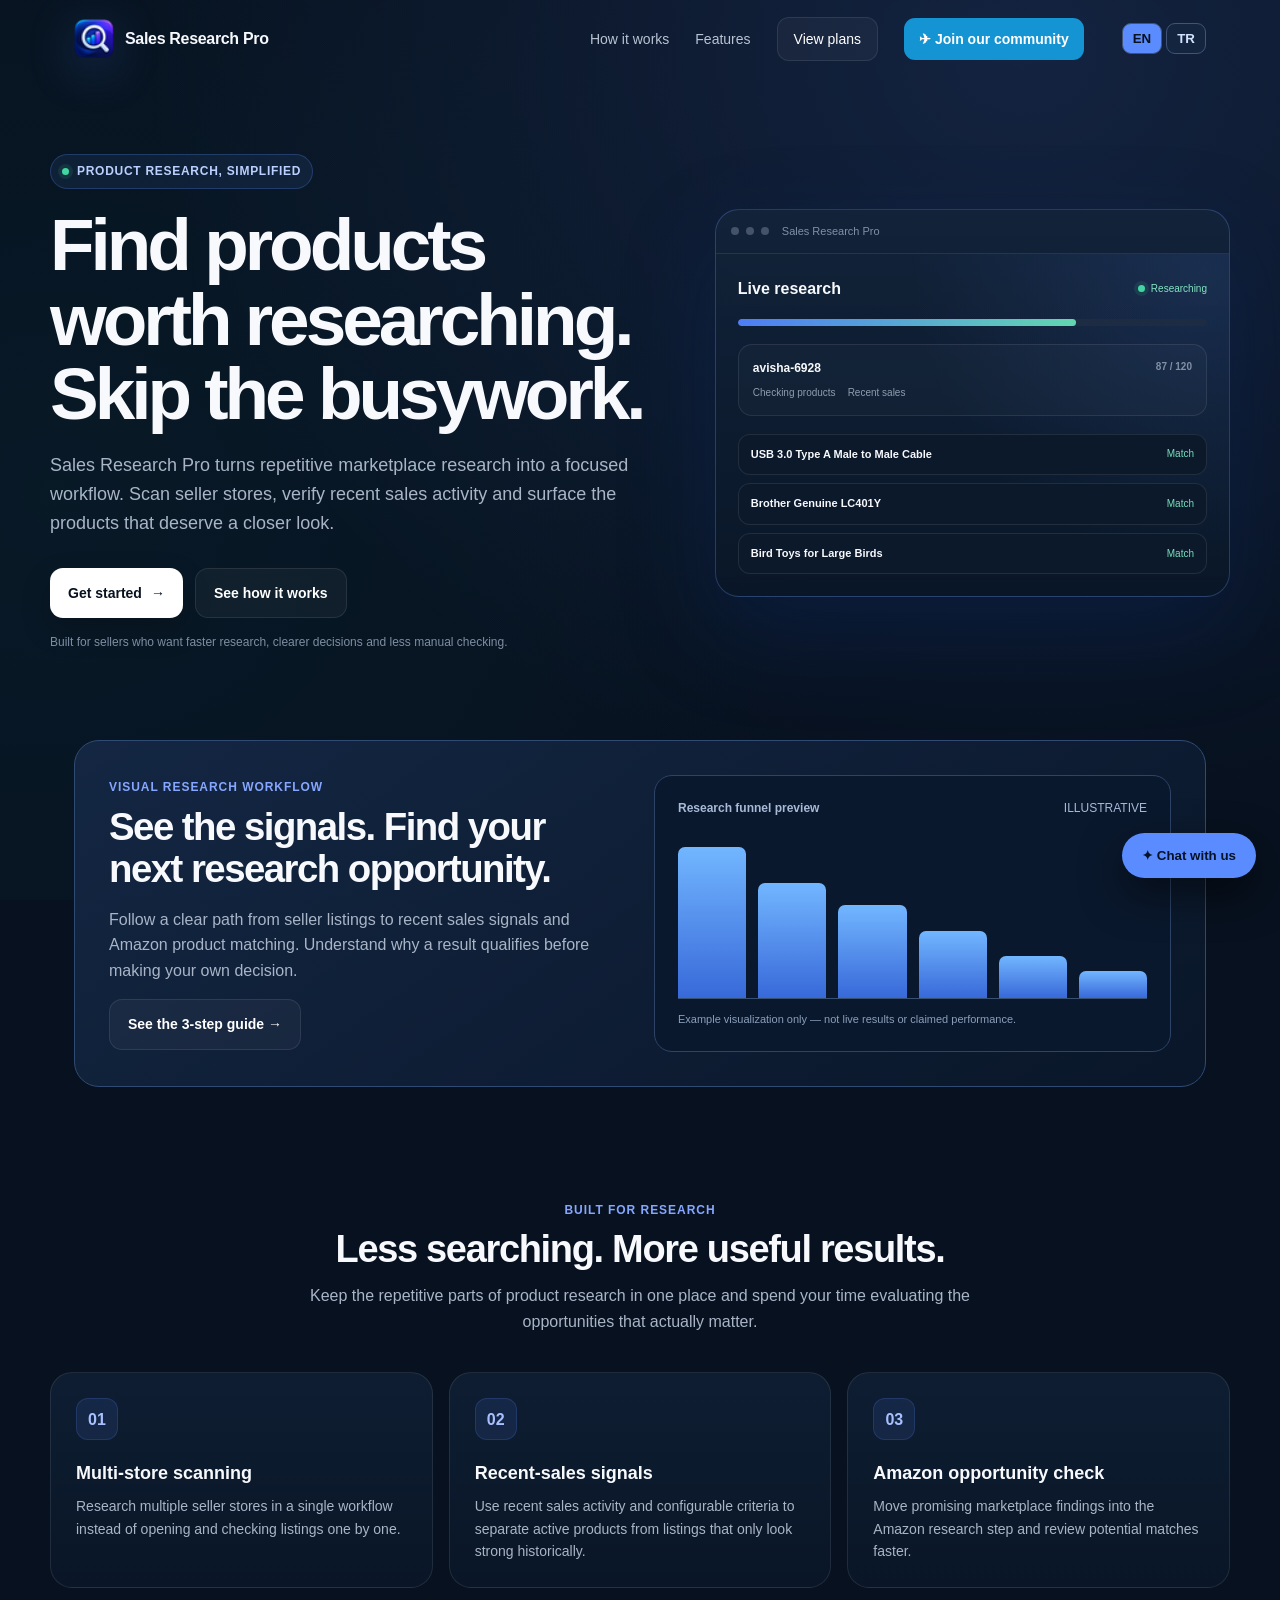
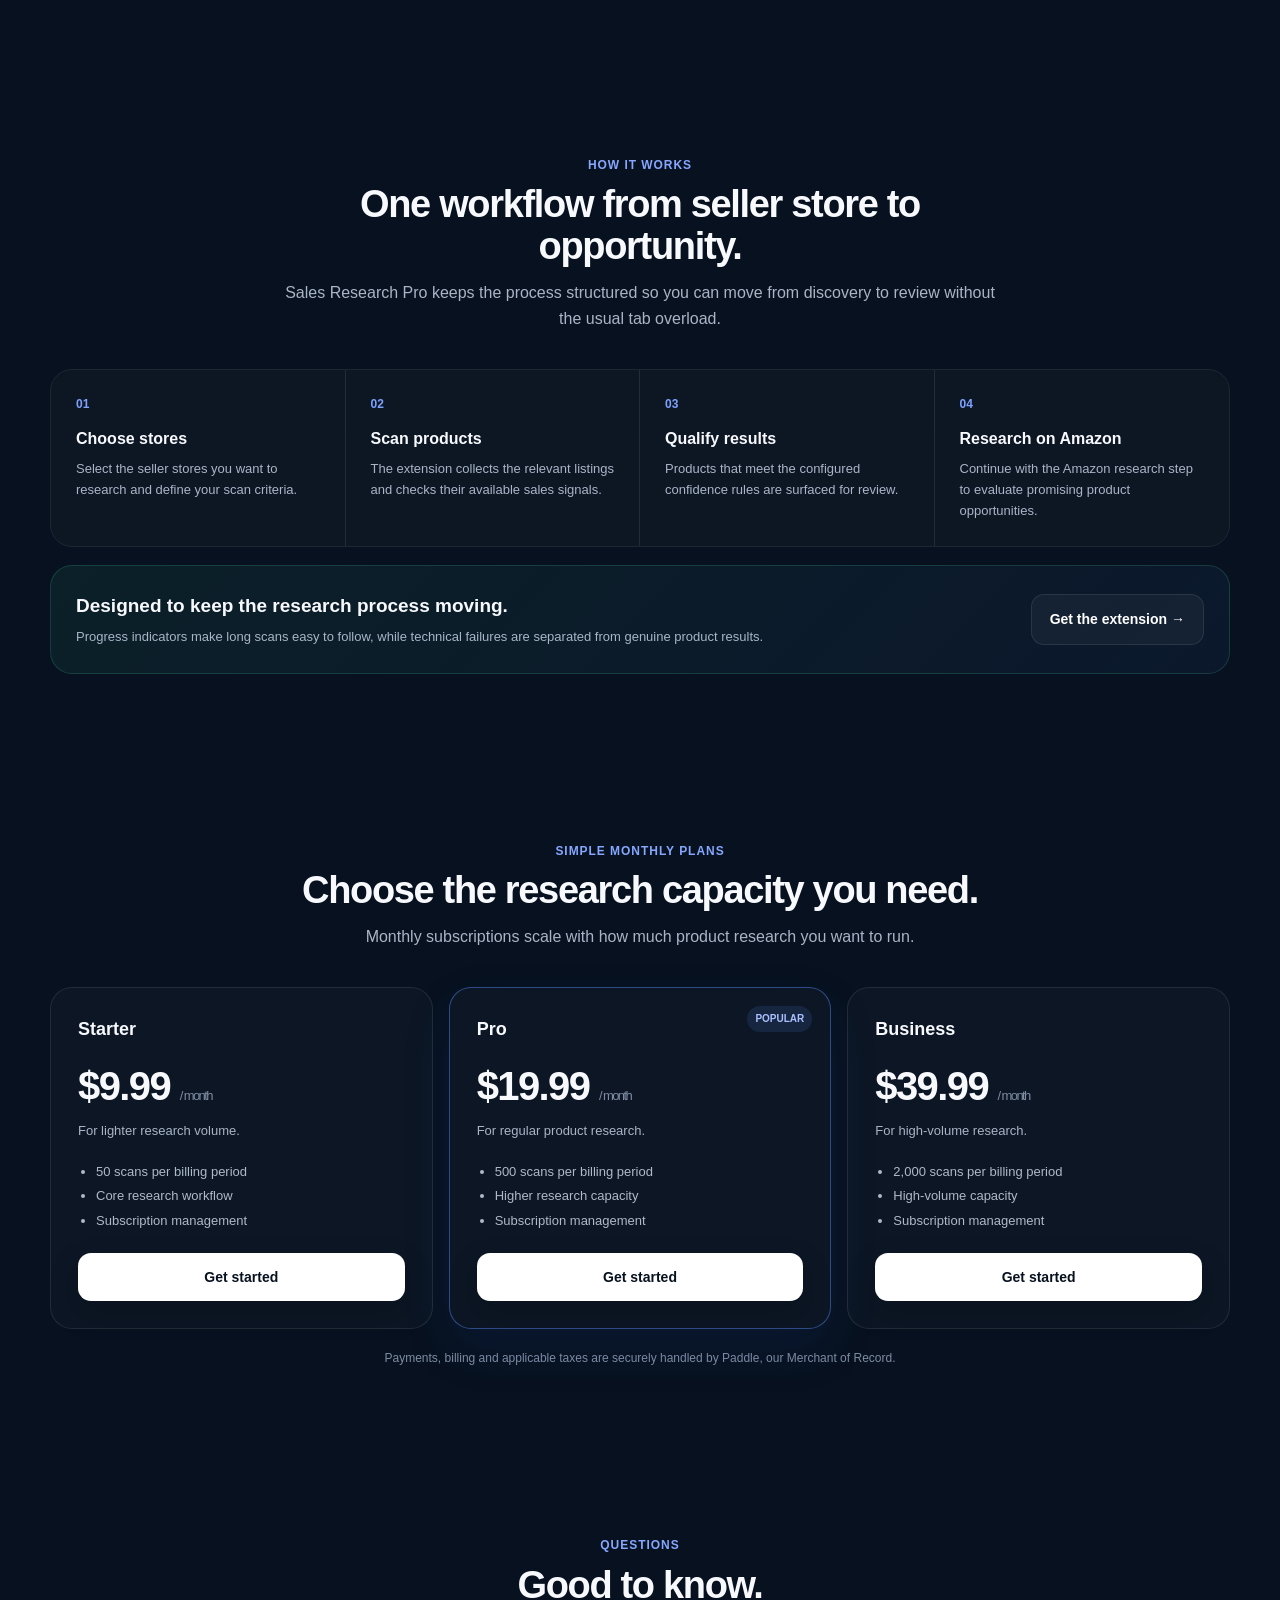
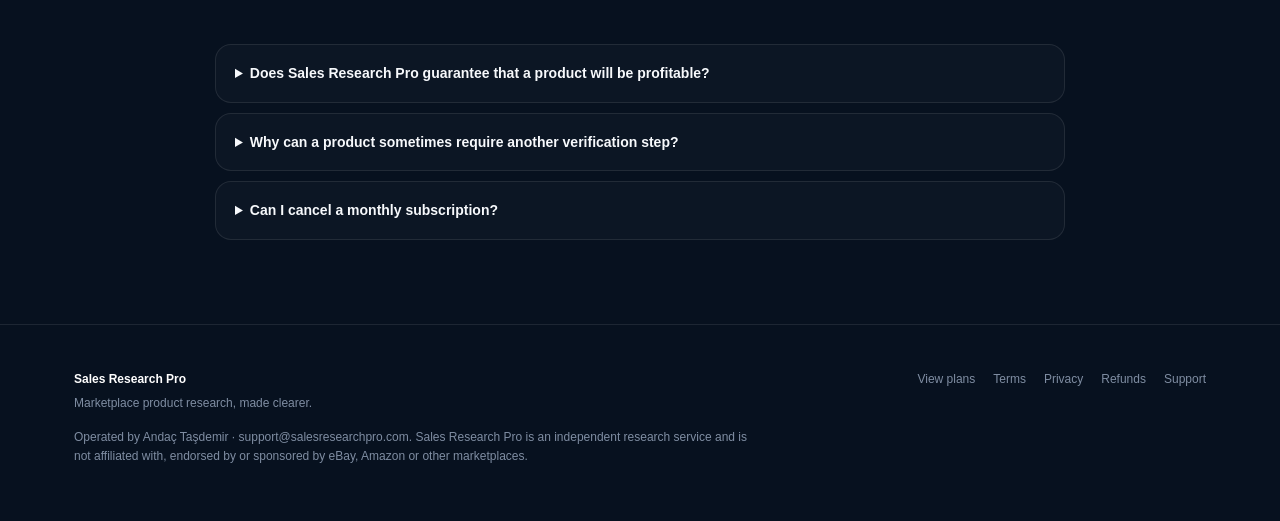
==== commit 1a45f608: "Use single View plans navigation CTA and remove duplicate hero pricing button" ====
--- a/index.html
+++ b/index.html
@@ -91,7 +91,6 @@
 <div class="navlinks">
 <a href="#how">How it works</a>
 <a href="#features">Features</a>
-<a href="#pricing">Pricing</a>
 <a href="./pricing/" class="navcta">View plans</a>
 </div>
 </nav>
@@ -105,7 +104,7 @@
 <p>Sales Research Pro turns repetitive marketplace research into a focused workflow. Scan seller stores, verify recent sales activity and surface the products that deserve a closer look.</p>
 <div class="actions">
 <a class="btn primary" href="./download/">Get started <span>→</span></a>
-<a class="btn secondary" href="./pricing/">View pricing</a>
+<a class="btn secondary" href="#how">See how it works</a>
 </div>
 <div class="hero-note">Built for sellers who want faster research, clearer decisions and less manual checking.</div>
 </div>
@@ -192,7 +191,7 @@
 <div class="footer-top">
 <div><strong style="color:#fff">Sales Research Pro</strong><div style="margin-top:5px">Marketplace product research, made clearer.</div></div>
 <div class="footer-links">
-<a href="./pricing/">Pricing</a><a href="./terms/">Terms</a><a href="./privacy/">Privacy</a><a href="./refund/">Refunds</a><a href="mailto:support@salesresearchpro.com">Support</a>
+<a href="./pricing/">View plans</a><a href="./terms/">Terms</a><a href="./privacy/">Privacy</a><a href="./refund/">Refunds</a><a href="mailto:support@salesresearchpro.com">Support</a>
 </div>
 </div>
 <div class="fine">Operated by Andaç Taşdemir · support@salesresearchpro.com. Sales Research Pro is an independent research service and is not affiliated with, endorsed by or sponsored by eBay, Amazon or other marketplaces.</div>
--- a/assets/experience-v2.css
+++ b/assets/experience-v2.css
@@ -4,3 +4,6 @@
 
 /* Seamless page background: no visible gradient cutoff */
 html{background:#07111f}body{background:#07111f!important;min-height:100vh}body:before{content:'';position:fixed;z-index:-1;inset:0;pointer-events:none;background:radial-gradient(ellipse 1100px 850px at 78% 12%,rgba(74,114,208,.13),transparent 78%),radial-gradient(ellipse 850px 780px at 6% 44%,rgba(32,138,130,.07),transparent 82%)}.hero:before{display:none!important}.hero>div{position:relative}.srp-showcase-inner{background:linear-gradient(145deg,rgba(20,39,68,.95),rgba(10,23,42,.92))}.srp-guide{scroll-margin-top:100px}.srp-guide h2{max-width:950px}.srp-lang-control{display:inline-flex;align-items:center;gap:4px;margin-left:12px}.srp-lang-control button{border:1px solid #415477;background:#142540;color:#d3e3ff;border-radius:9px;padding:7px 10px;cursor:pointer;font-weight:700}.srp-lang-control button[aria-pressed=true]{background:#5b8cff;color:#07111f}.srp-site-community{display:inline-flex;background:#1594d4;color:white;padding:10px 15px;border-radius:11px;font-weight:750}.srp-checkout-actions{margin-top:20px;display:flex;gap:12px;flex-wrap:wrap}.srp-checkout-actions button{padding:12px 18px;border:1px solid #4c6690;border-radius:10px;background:#162e50;color:white;cursor:pointer}.srp-checkout-actions button.active{background:#5b8cff;color:#07111f}.srp-buy-note{font-size:13px;color:#aebbd0;margin:10px 0}.srp-auth-info{border:1px solid #304c74;background:#112542;padding:15px;border-radius:13px;margin:14px 0}@media(max-width:900px){.navlinks,.nav-links{gap:10px!important;flex-wrap:wrap}.srp-lang-control{margin-left:0}.srp-site-community{font-size:12px}}
+
+/* Continuous full-viewport gradient; avoids hero section seams */
+body{background:radial-gradient(ellipse 1100px 950px at 80% 6%,rgba(76,116,214,.18),transparent 80%),radial-gradient(ellipse 1000px 900px at 4% 55%,rgba(22,121,127,.08),transparent 82%),#07111f!important;background-attachment:fixed!important}body:before{display:none!important}
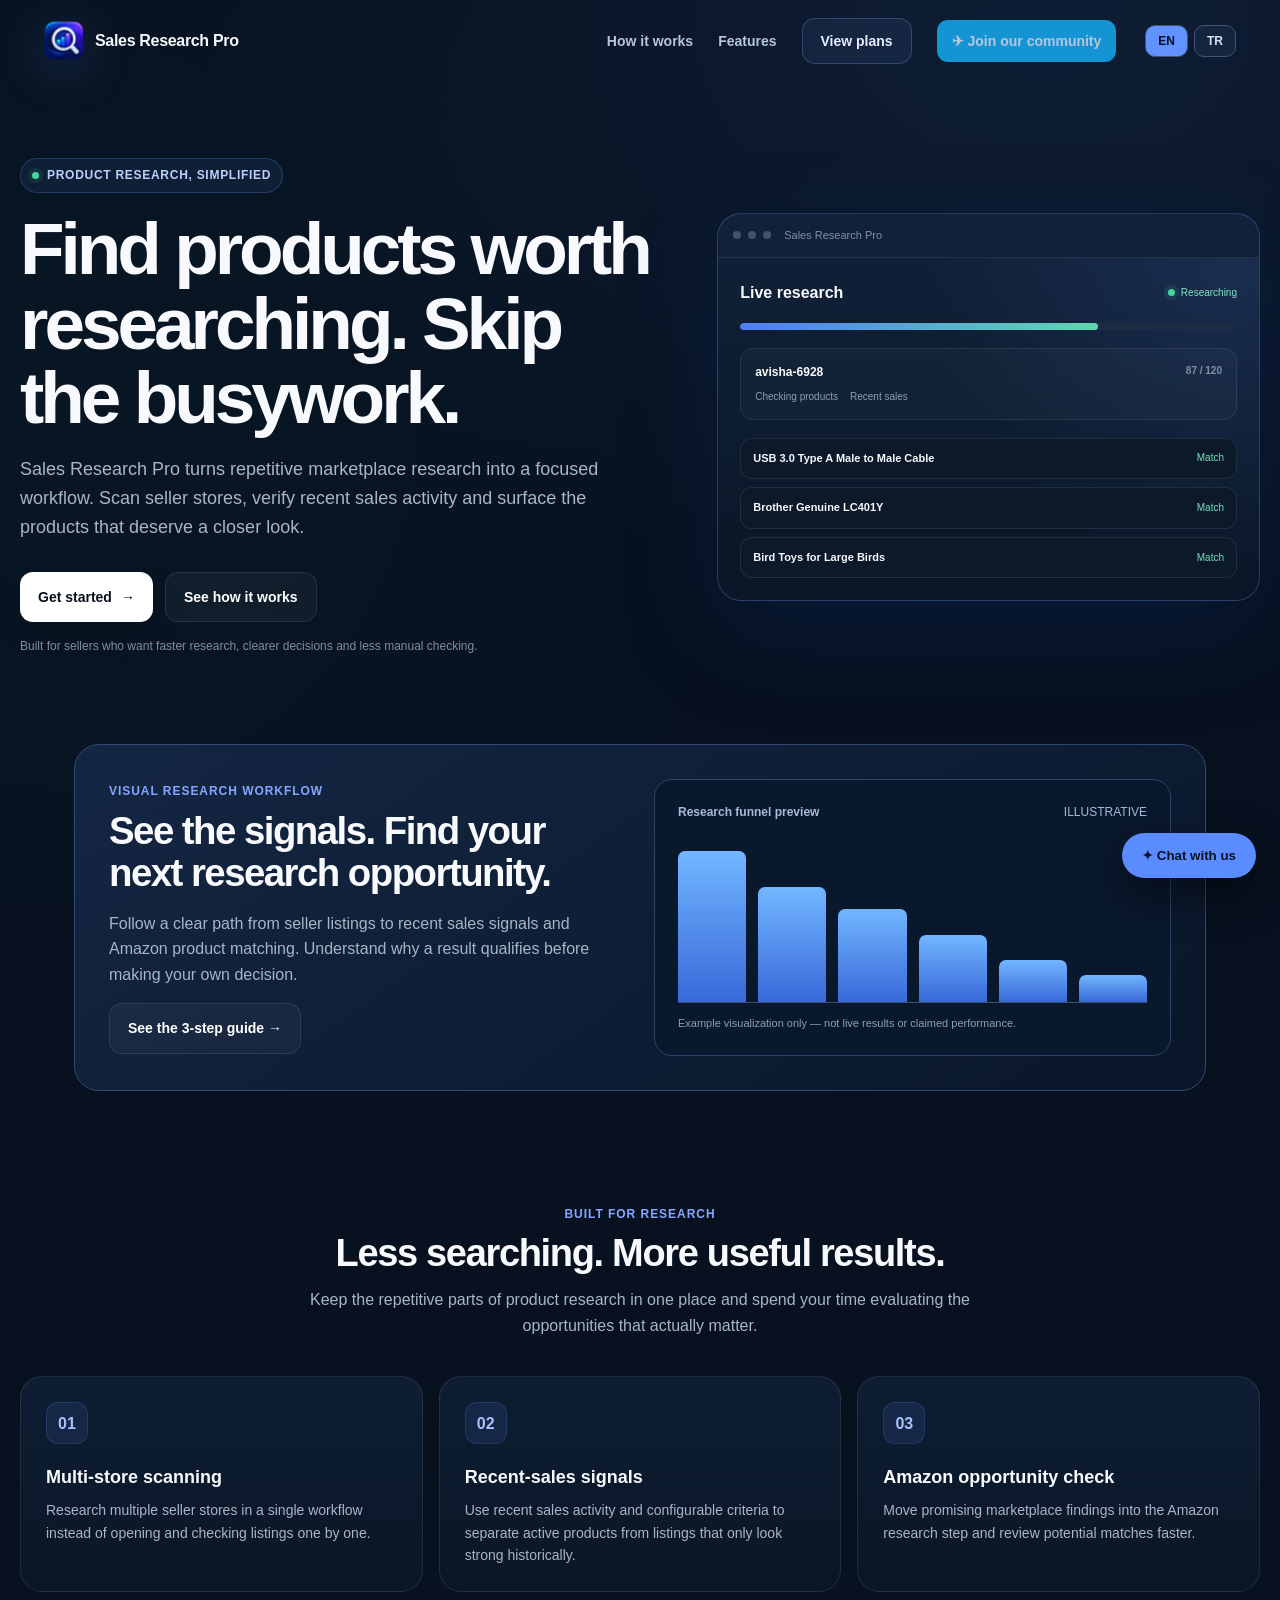
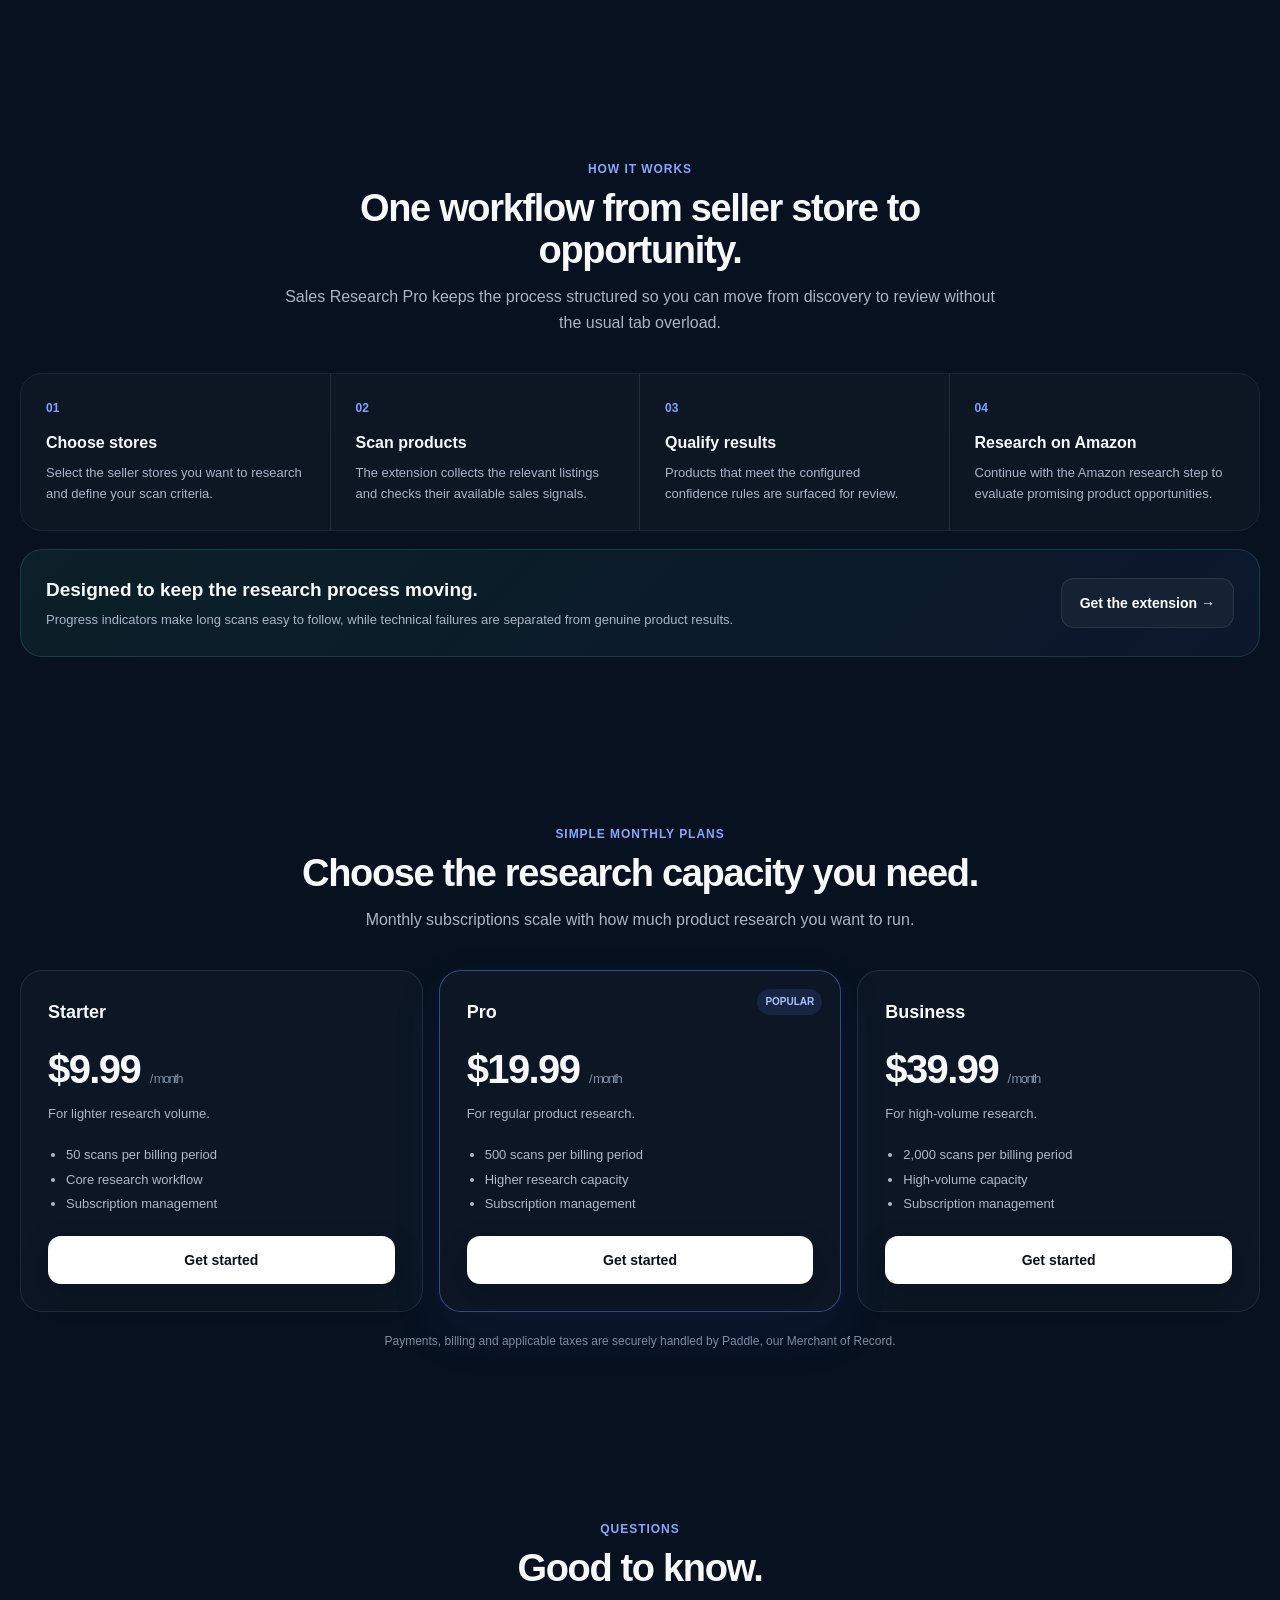
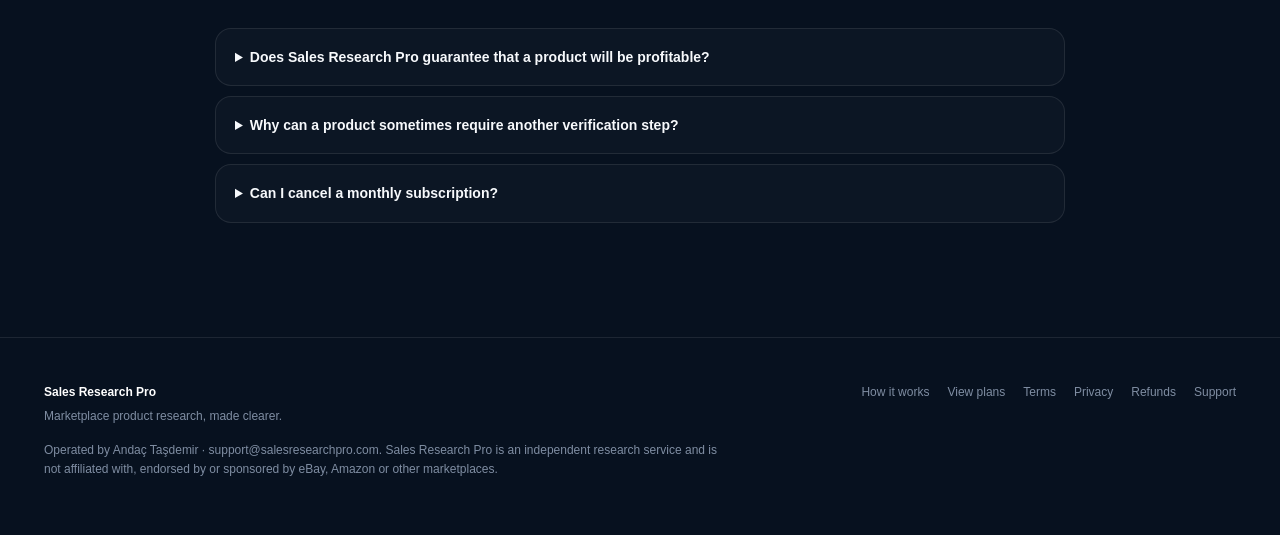
==== commit 08dd7de0: "Fix broken guide CTA and link visual How It Works page in navigation and footer" ====
--- a/index.html
+++ b/index.html
@@ -89,7 +89,7 @@
 <nav class="nav">
 <a class="brand" href="./"><img class="logo-img" src="assets/logo.png?v=20261007-final" alt="Sales Research Pro logo"><span>Sales Research Pro</span></a>
 <div class="navlinks">
-<a href="#how">How it works</a>
+<a href="./how-it-works/">How it works</a>
 <a href="#features">Features</a>
 <a href="./pricing/" class="navcta">View plans</a>
 </div>
@@ -104,7 +104,7 @@
 <p>Sales Research Pro turns repetitive marketplace research into a focused workflow. Scan seller stores, verify recent sales activity and surface the products that deserve a closer look.</p>
 <div class="actions">
 <a class="btn primary" href="./download/">Get started <span>→</span></a>
-<a class="btn secondary" href="#how">See how it works</a>
+<a class="btn secondary" href="./how-it-works/">See how it works</a>
 </div>
 <div class="hero-note">Built for sellers who want faster research, clearer decisions and less manual checking.</div>
 </div>
@@ -127,7 +127,7 @@
 </div>
 </section>
 
-<section class="srp-showcase"><div class="srp-showcase-inner"><div><div class="section-kicker">VISUAL RESEARCH WORKFLOW</div><h2>See the signals. Find your next research opportunity.</h2><p>Follow a clear path from seller listings to recent sales signals and Amazon product matching. Understand why a result qualifies before making your own decision.</p><a class="btn secondary" href="#sold-url-guide">See the 3-step guide →</a></div><div class="srp-chart" role="img" aria-label="Illustrative bar chart showing a sample research funnel"><div class="srp-chart-head"><strong>Research funnel preview</strong><span>ILLUSTRATIVE</span></div><div class="srp-chart-bars"><span style="height:95%"></span><span style="height:72%"></span><span style="height:58%"></span><span style="height:42%"></span><span style="height:26%"></span><span style="height:17%"></span></div><div class="srp-chart-note">Example visualization only — not live results or claimed performance.</div></div></div></section>
+<section class="srp-showcase"><div class="srp-showcase-inner"><div><div class="section-kicker">VISUAL RESEARCH WORKFLOW</div><h2>See the signals. Find your next research opportunity.</h2><p>Follow a clear path from seller listings to recent sales signals and Amazon product matching. Understand why a result qualifies before making your own decision.</p><a class="btn secondary" href="./how-it-works/">See the 3-step guide →</a></div><div class="srp-chart" role="img" aria-label="Illustrative bar chart showing a sample research funnel"><div class="srp-chart-head"><strong>Research funnel preview</strong><span>ILLUSTRATIVE</span></div><div class="srp-chart-bars"><span style="height:95%"></span><span style="height:72%"></span><span style="height:58%"></span><span style="height:42%"></span><span style="height:26%"></span><span style="height:17%"></span></div><div class="srp-chart-note">Example visualization only — not live results or claimed performance.</div></div></div></section>
 <section class="container section" id="features">
 <div class="section-head">
 <div class="section-kicker">Built for research</div>
@@ -190,8 +190,7 @@
 <div class="container">
 <div class="footer-top">
 <div><strong style="color:#fff">Sales Research Pro</strong><div style="margin-top:5px">Marketplace product research, made clearer.</div></div>
-<div class="footer-links">
-<a href="./pricing/">View plans</a><a href="./terms/">Terms</a><a href="./privacy/">Privacy</a><a href="./refund/">Refunds</a><a href="mailto:support@salesresearchpro.com">Support</a>
+<div class="footer-links"><a href="./how-it-works/">How it works</a><a href="./pricing/">View plans</a><a href="./terms/">Terms</a><a href="./privacy/">Privacy</a><a href="./refund/">Refunds</a><a href="mailto:support@salesresearchpro.com">Support</a>
 </div>
 </div>
 <div class="fine">Operated by Andaç Taşdemir · support@salesresearchpro.com. Sales Research Pro is an independent research service and is not affiliated with, endorsed by or sponsored by eBay, Amazon or other marketplaces.</div>
--- a/assets/experience-v2.css
+++ b/assets/experience-v2.css
@@ -7,3 +7,61 @@
 
 /* Continuous full-viewport gradient; avoids hero section seams */
 body{background:radial-gradient(ellipse 1100px 950px at 80% 6%,rgba(76,116,214,.18),transparent 80%),radial-gradient(ellipse 1000px 900px at 4% 55%,rgba(22,121,127,.08),transparent 82%),#07111f!important;background-attachment:fixed!important}body:before{display:none!important}
+
+/* Design system v3 — unified premium layout */
+:root{--max:1200px;--radius:22px}
+body{background:radial-gradient(ellipse 1000px 700px at 82% 3%,rgba(55,94,166,.16),transparent 85%),radial-gradient(ellipse 800px 850px at 5% 46%,rgba(22,99,111,.065),transparent 90%),#07111f!important;background-attachment:fixed!important}
+.site-shell{max-width:1240px!important;padding-left:28px!important;padding-right:28px!important}
+.container{max-width:1240px!important}
+.site-nav,.nav{height:82px!important;min-height:82px;display:flex;align-items:center;justify-content:space-between;gap:22px}
+.site-nav .nav-links,.navlinks{display:flex;align-items:center;gap:25px!important}
+.nav-links>a,.navlinks>a{font-size:14px;font-weight:600;color:#b6c6dc;white-space:nowrap}
+.nav-links>a:hover,.navlinks>a:hover{color:white}
+.nav-links>a[href$="/pricing/"],.navlinks .navcta{padding:11px 18px;border-radius:13px;border:1px solid rgba(119,160,229,.28);background:rgba(96,137,211,.10);color:#e6eeff;font-weight:800}
+.srp-lang-control{margin-left:4px!important;gap:6px!important}
+.srp-lang-control button{font-size:12px;padding:8px 12px!important;border-radius:10px!important}
+.srp-lang-control button[aria-pressed=true]{background:#6292ff!important;color:#07111f!important}
+.site-shell .page-hero{max-width:920px;margin:0 auto 32px;padding:78px 0 18px!important;text-align:center}
+.site-shell .page-hero h1{font-size:clamp(36px,4.2vw,56px);line-height:1.08;letter-spacing:-.05em}
+.site-shell .page-hero p{max-width:750px;margin:14px auto 0}
+.site-shell .page-hero .kicker{color:#82a8ff;letter-spacing:.1em}
+.site-shell .plans{align-items:stretch!important;grid-template-columns:repeat(3,minmax(0,1fr))!important;gap:20px!important;margin:30px auto 34px!important}
+.site-shell .plans>.content-card{display:flex;flex-direction:column;min-height:460px;padding:32px!important;border:1px solid rgba(130,164,217,.16);border-radius:24px;background:linear-gradient(165deg,rgba(23,42,70,.88),rgba(11,25,44,.94));box-shadow:0 24px 60px rgba(0,0,0,.12);transition:transform .2s ease,border-color .2s ease}
+.site-shell .plans>.content-card:hover{transform:translateY(-5px);border-color:rgba(113,161,255,.5)}
+.site-shell .plans>.content-card:nth-child(2){border-color:rgba(98,146,255,.62);box-shadow:0 25px 70px rgba(47,95,197,.12)}
+.site-shell .plans>.content-card .pill{align-self:flex-start;margin-bottom:12px!important}
+.site-shell .plans>.content-card h2{font-size:24px;letter-spacing:-.035em;margin:0!important;min-height:38px}
+.site-shell .plans>.content-card>div[style*="font-size:42px"]{margin:17px 0 16px!important;font-size:45px!important;line-height:1.1;white-space:nowrap}
+.site-shell .plans>.content-card>div[style*="font-size:42px"] span{font-size:13px!important}
+.site-shell .plans>.content-card>p{min-height:54px;margin:0 0 14px!important;font-size:14px;color:#b8c8df}
+.site-shell .plans>.content-card>ul{margin:0 0 25px!important;padding-left:19px;color:#c6d2e5;font-size:14px;line-height:2}
+.site-shell .plans>.content-card>a{margin-top:auto!important;padding:15px 18px!important;display:flex!important;align-items:center;justify-content:center;border-radius:12px!important;text-decoration:none!important;min-height:50px;font-size:14px!important}
+.site-shell .plans>.content-card:nth-child(2)>a{background:#fff!important;color:#0a1830!important}
+.site-shell .plans>.content-card:not(:nth-child(2))>a{background:#1a2c46!important;border:1px solid rgba(123,155,207,.25)!important;color:white!important}
+.site-shell .plans>.content-card>a:hover{filter:brightness(1.1)}
+.site-shell .content-card{border-radius:24px}
+.site-shell>main,.site-shell main{min-width:0}
+main.site-shell:has(.content-card:not(.plans .content-card))>article.content-card{max-width:1000px;margin:18px auto 85px;padding:48px 56px!important;line-height:1.85;background:linear-gradient(145deg,rgba(20,38,63,.85),rgba(11,24,42,.94))}
+main.site-shell>article.content-card h2{font-size:21px;line-height:1.3;margin:30px 0 10px;letter-spacing:-.02em}
+main.site-shell>article.content-card p{color:#c1cde0;font-size:15px;line-height:1.85}
+main.site-shell>article.content-card a{color:#9cbbff}
+.footer{margin-top:30px}
+.srp-checkout-page main.site-shell{min-height:calc(100vh - 220px);display:flex;justify-content:center;align-items:flex-start;padding-top:60px!important;padding-bottom:70px!important}
+.srp-checkout-card{width:100%;max-width:690px!important;margin:0 auto!important;padding:46px 48px!important;border:1px solid rgba(128,166,229,.25)!important;border-radius:26px!important;background:linear-gradient(155deg,rgba(22,41,69,.95),rgba(10,24,42,.98))!important;box-shadow:0 40px 110px rgba(0,0,0,.3)!important;text-align:left!important}
+.srp-checkout-card h1{font-size:clamp(32px,3.3vw,44px)!important;line-height:1.15;letter-spacing:-.05em;text-align:left;margin:10px 0 10px}
+.srp-checkout-card>.sub{font-size:15px;color:#b5c4db;max-width:520px;text-align:left;margin:0 0 25px}
+.srp-checkout-kicker{font-size:11px;font-weight:900;letter-spacing:.14em;color:#8ab0ff}
+.srp-checkout-card .srp-auth-info{background:rgba(89,132,204,.07)!important;border:1px solid rgba(123,164,226,.22)!important;border-radius:15px;padding:20px!important;margin:20px 0 25px}
+.srp-checkout-card .srp-auth-info strong{font-size:14px;line-height:1.55;color:#d9e5fa}
+.srp-checkout-card .srp-checkout-actions{margin-top:17px;gap:9px}
+.srp-checkout-card .srp-checkout-actions button{padding:12px 20px;border-radius:10px}
+.srp-checkout-card .field{margin-bottom:17px}
+.srp-checkout-card .field label{font-size:13px;font-weight:750;color:#d7e2f4;display:block;margin-bottom:8px}
+.srp-checkout-card .field input,.srp-checkout-card .field select{width:100%;height:49px;border-radius:11px!important;border:1px solid rgba(132,162,213,.26)!important;background:#0a1b31!important;color:#f5f8ff!important;padding:12px 14px!important;font-size:15px}
+.srp-checkout-card .field input:focus,.srp-checkout-card .field select:focus{outline:2px solid #6696ff;outline-offset:1px}
+.srp-checkout-card .primary-btn{width:100%;min-height:52px;margin-top:7px;border-radius:12px;background:#f7f9ff;color:#07111f;font-weight:850}
+.srp-checkout-bottom{display:flex;justify-content:space-between;gap:20px;margin-top:22px;font-size:13px;color:#9fb5d4}
+.srp-checkout-card .msg{font-size:13px;line-height:1.5}
+.srp-guide{display:none!important}
+@media(max-width:900px){.site-shell .plans{grid-template-columns:1fr!important;max-width:530px}.site-shell .plans>.content-card{min-height:400px}.site-shell .nav-links,.navlinks{gap:12px!important}}
+@media(max-width:760px){.site-shell{padding-left:18px!important;padding-right:18px!important}.site-nav,.nav{height:auto!important;min-height:74px!important;flex-wrap:wrap;padding:12px 0}.site-shell .nav-links,.navlinks{flex-wrap:wrap;gap:9px!important}.site-shell .nav-links a:not([href$="/pricing/"]){display:none}.srp-checkout-page main.site-shell{padding-top:25px!important}.srp-checkout-card{padding:27px 22px!important}main.site-shell>article.content-card{padding:27px 23px!important}.site-shell .page-hero{padding-top:50px!important}.site-shell .plans>.content-card{min-height:400px}}
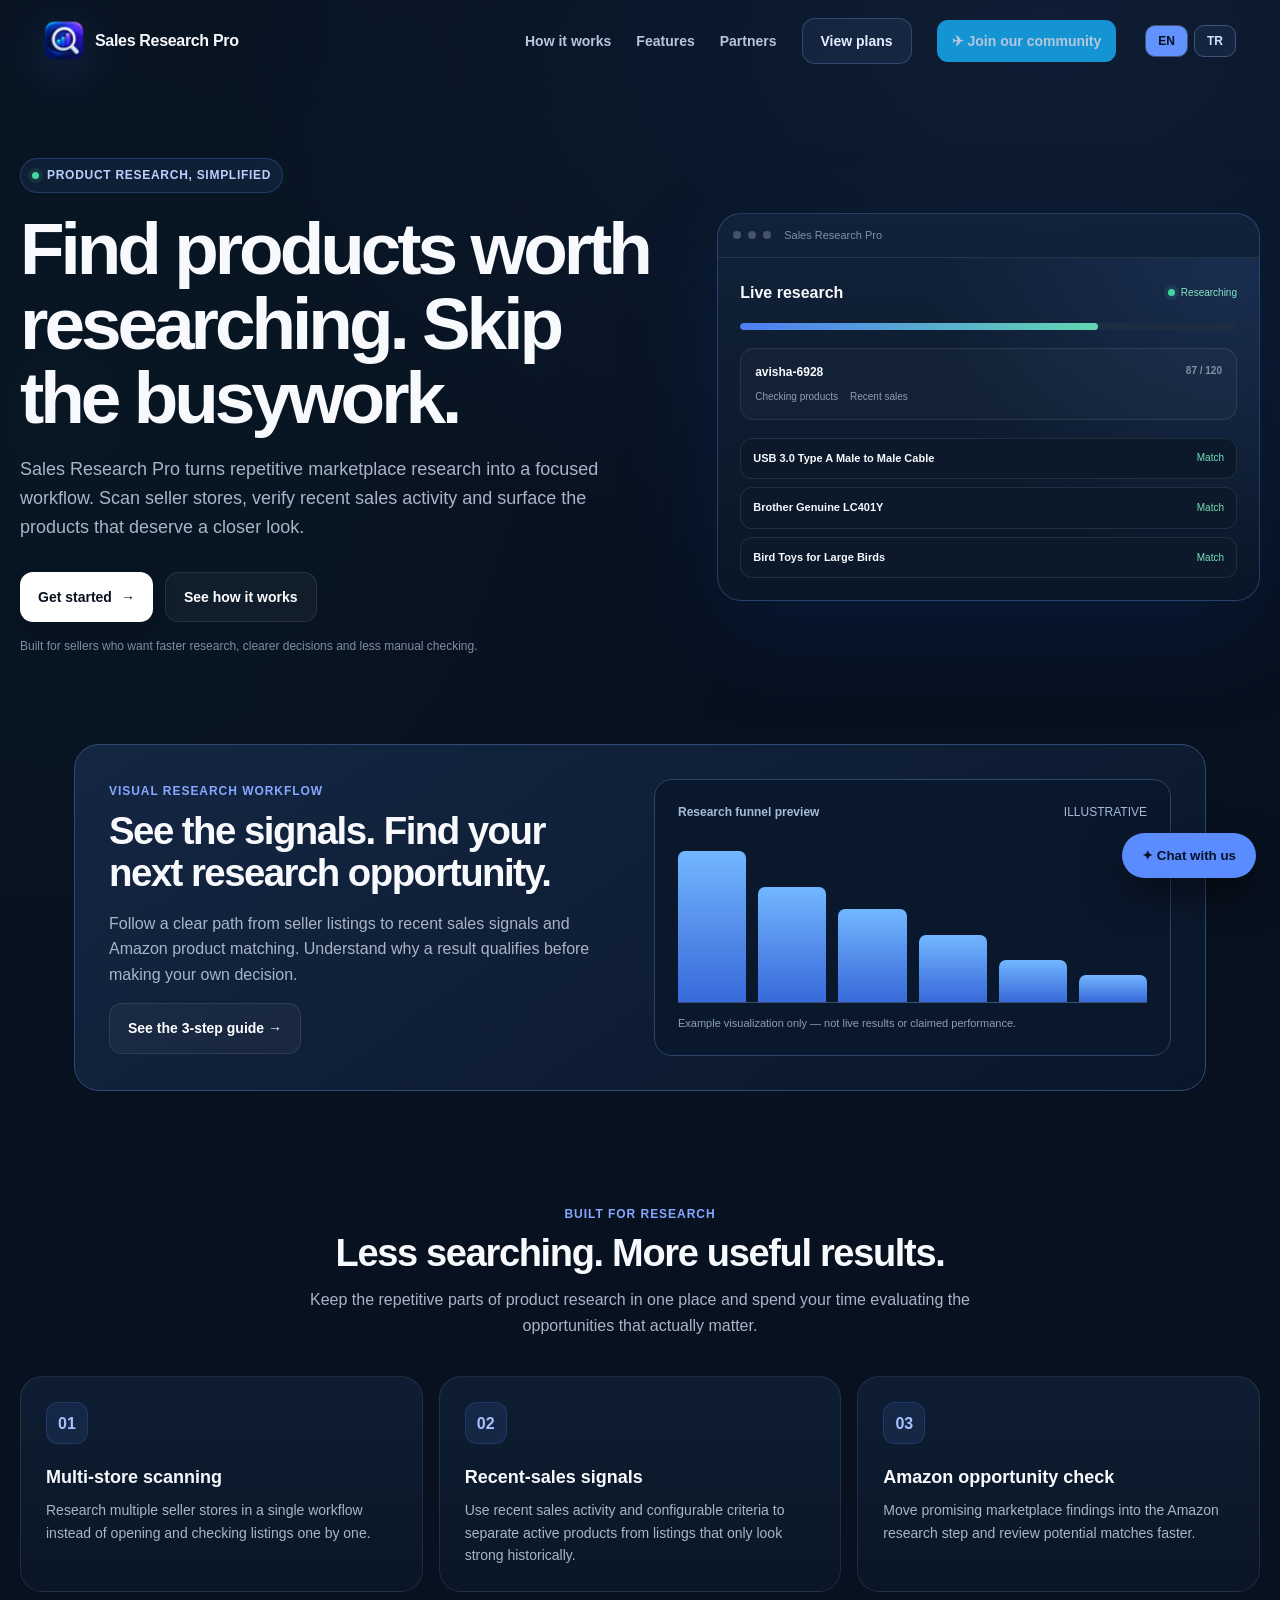
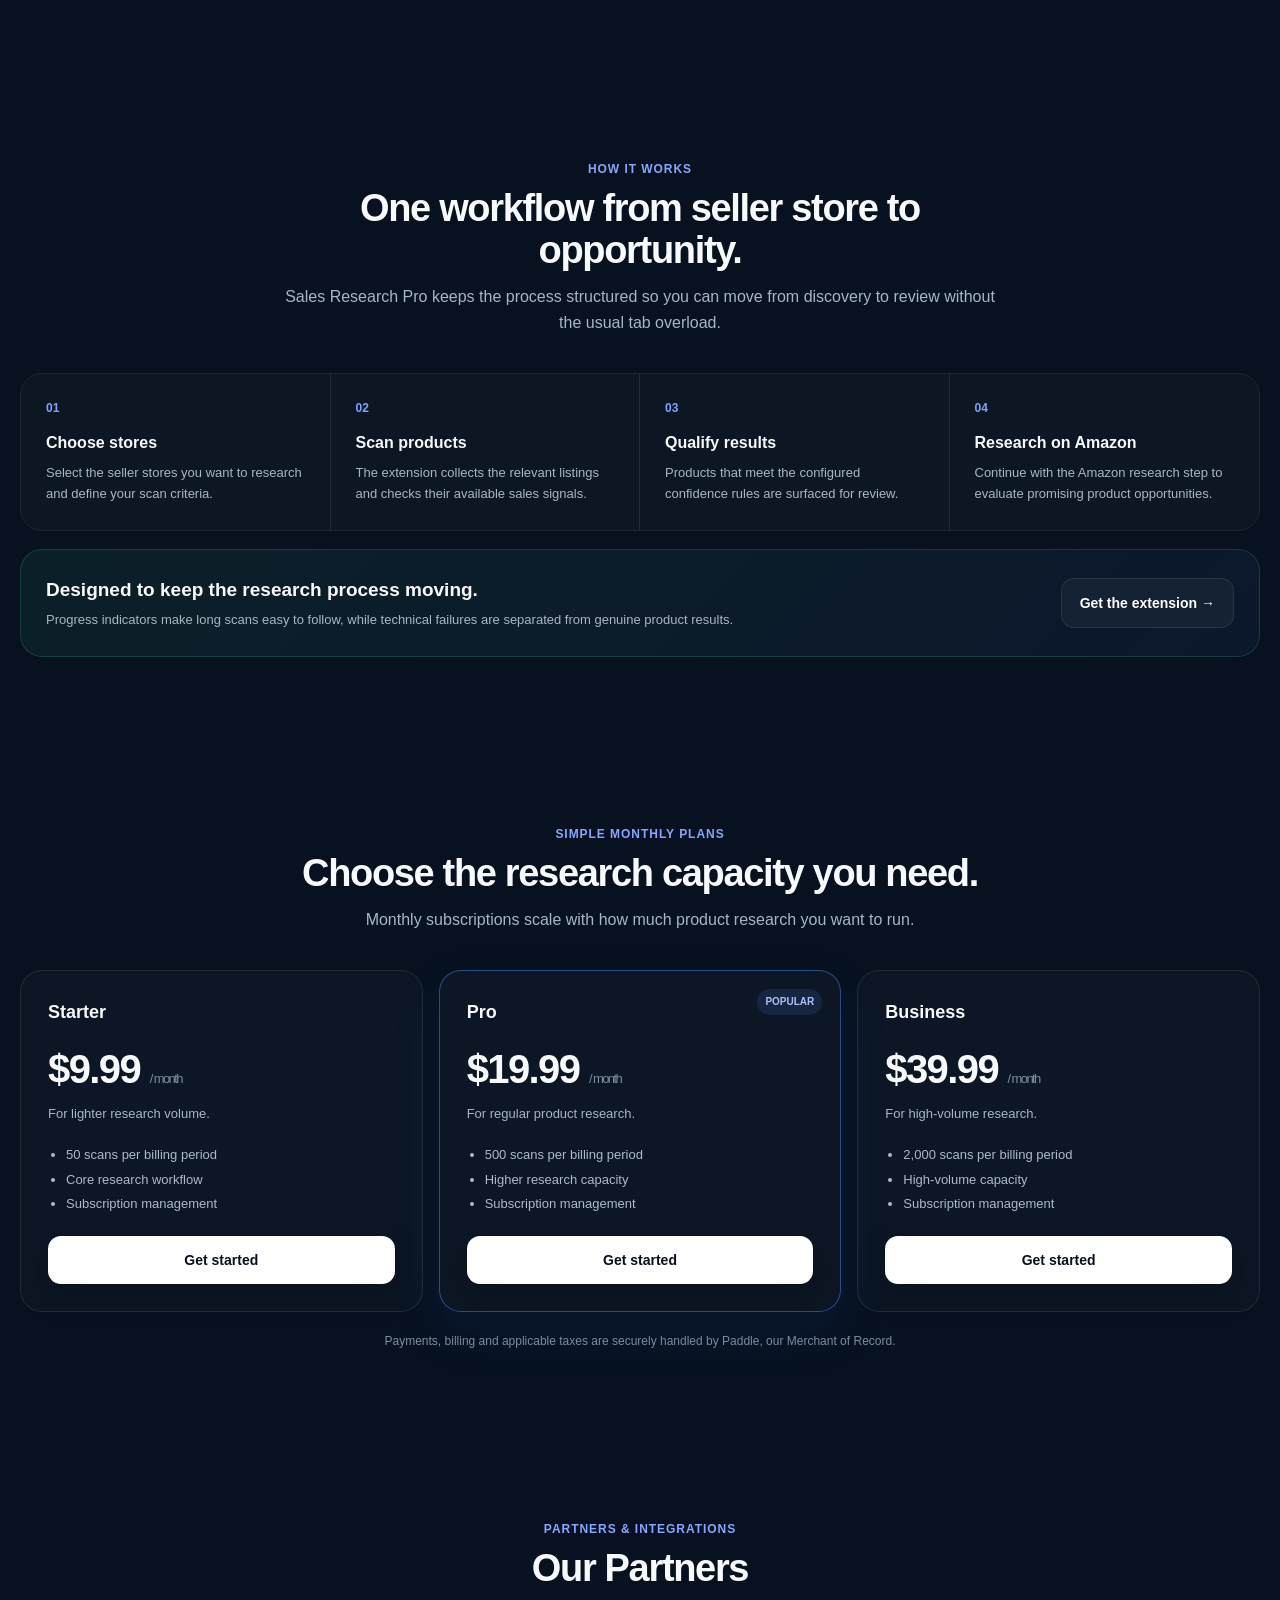
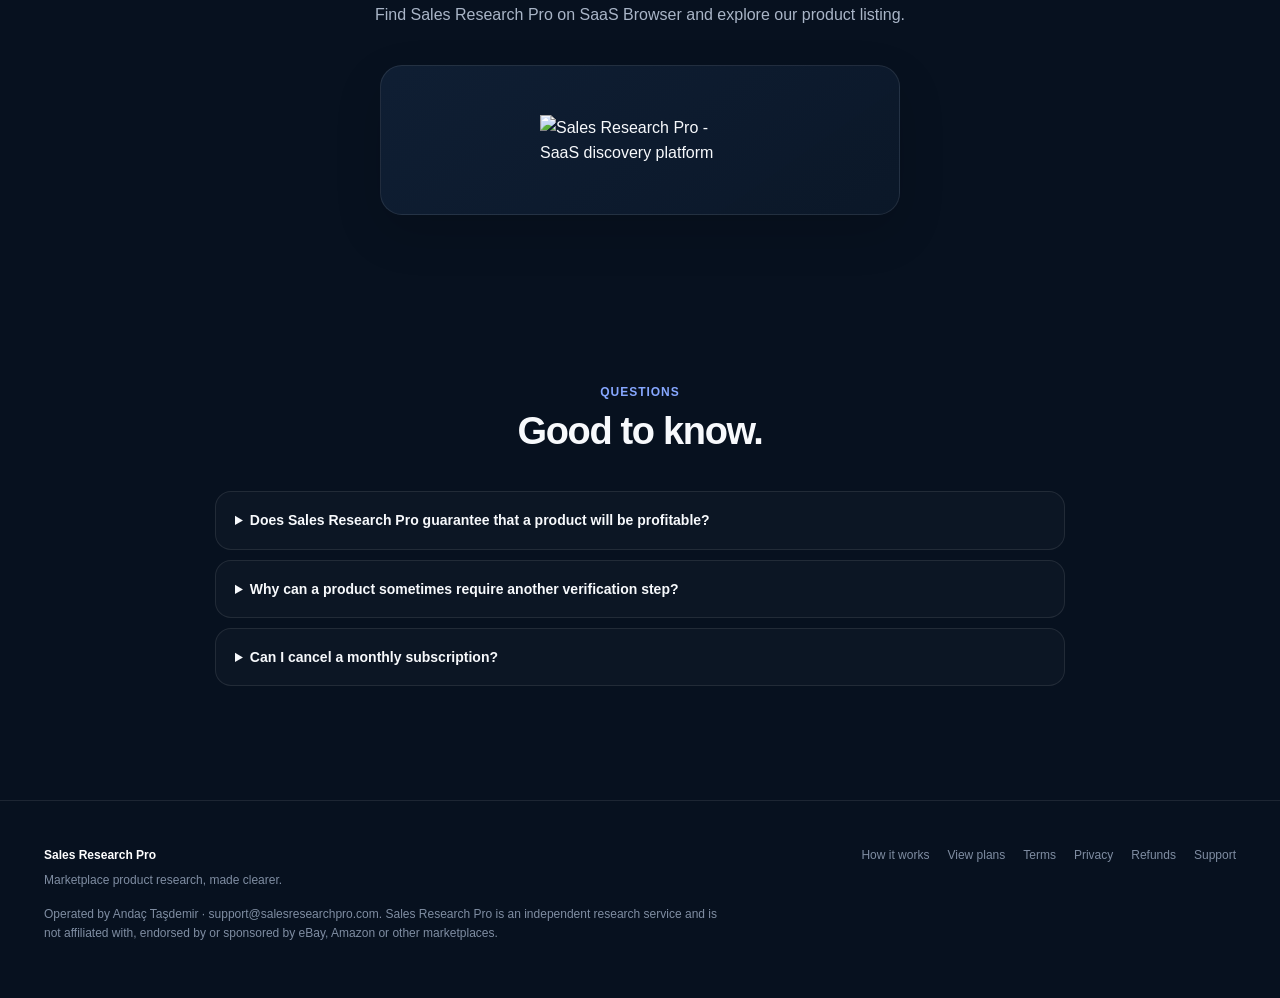
==== commit b6b6fee8: "Add SaaS Browser badge to Our Partners section" ====
--- a/index.html
+++ b/index.html
@@ -80,6 +80,9 @@
 .footer{padding:45px 0 55px;border-top:1px solid var(--line);color:#7f8da2;font-size:12px}
 .footer-top{display:flex;justify-content:space-between;gap:25px;align-items:flex-start}
 .footer-links{display:flex;gap:18px;flex-wrap:wrap}.footer-links a:hover{color:#fff}.fine{max-width:680px;margin-top:15px}
+.partner-card{max-width:520px;min-height:150px;margin:0 auto;display:flex;align-items:center;justify-content:center;padding:30px;border:1px solid var(--line);border-radius:var(--radius);background:linear-gradient(145deg,rgba(18,35,58,.78),rgba(12,25,43,.82));box-shadow:0 18px 48px rgba(0,0,0,.14)}
+.partner-card a{display:inline-flex;align-items:center;justify-content:center;max-width:100%}
+.partner-card img{display:block;width:200px;max-width:100%;height:auto}
 @media(max-width:900px){.hero{grid-template-columns:1fr;gap:40px}.grid3,.pricing{grid-template-columns:1fr}.workflow{grid-template-columns:1fr 1fr}.step:nth-child(2){border-right:0}.step:nth-child(-n+2){border-bottom:1px solid var(--line)}.callout{align-items:flex-start;flex-direction:column}}
 @media(max-width:620px){.container{padding:0 18px}.navlinks a:not(.navcta){display:none}.hero{padding-top:52px}.section{padding:62px 0}h2{font-size:31px}.workflow{grid-template-columns:1fr}.step{border-right:0!important;border-bottom:1px solid var(--line)}.step:last-child{border-bottom:0}.footer-top{flex-direction:column}}
 </style>
@@ -91,6 +94,7 @@
 <div class="navlinks">
 <a href="./how-it-works/">How it works</a>
 <a href="#features">Features</a>
+<a href="#partners" data-srp-en="Partners" data-srp-tr="İş ortaklarımız">Partners</a>
 <a href="./pricing/" class="navcta">View plans</a>
 </div>
 </nav>
@@ -173,6 +177,17 @@
 <p style="text-align:center;color:#7f8da2;font-size:12px;margin:20px 0 0">Payments, billing and applicable taxes are securely handled by Paddle, our Merchant of Record.</p>
 </section>
 
+<section class="container section" id="partners">
+<div class="section-head">
+<div class="section-kicker" data-srp-en="PARTNERS &amp; INTEGRATIONS" data-srp-tr="İŞ ORTAKLARI VE ENTEGRASYONLAR">PARTNERS &amp; INTEGRATIONS</div>
+<h2 data-srp-en="Our Partners" data-srp-tr="İş Ortaklarımız">Our Partners</h2>
+<p data-srp-en="Find Sales Research Pro on SaaS Browser and explore our product listing." data-srp-tr="Sales Research Pro'yu SaaS Browser üzerinde keşfedin ve ürün sayfamızı ziyaret edin.">Find Sales Research Pro on SaaS Browser and explore our product listing.</p>
+</div>
+<div class="partner-card">
+<a href="https://saasbrowser.com/en/saas/1761858/sales-research-pro" target="_blank" rel="noopener noreferrer"><img src="https://static-files.saasbrowser.com/saas-browser-badge-13.svg" alt="Sales Research Pro - SaaS discovery platform" width="200" /></a>
+</div>
+</section>
+
 <section class="container section">
 <div class="section-head">
 <div class="section-kicker">Questions</div>
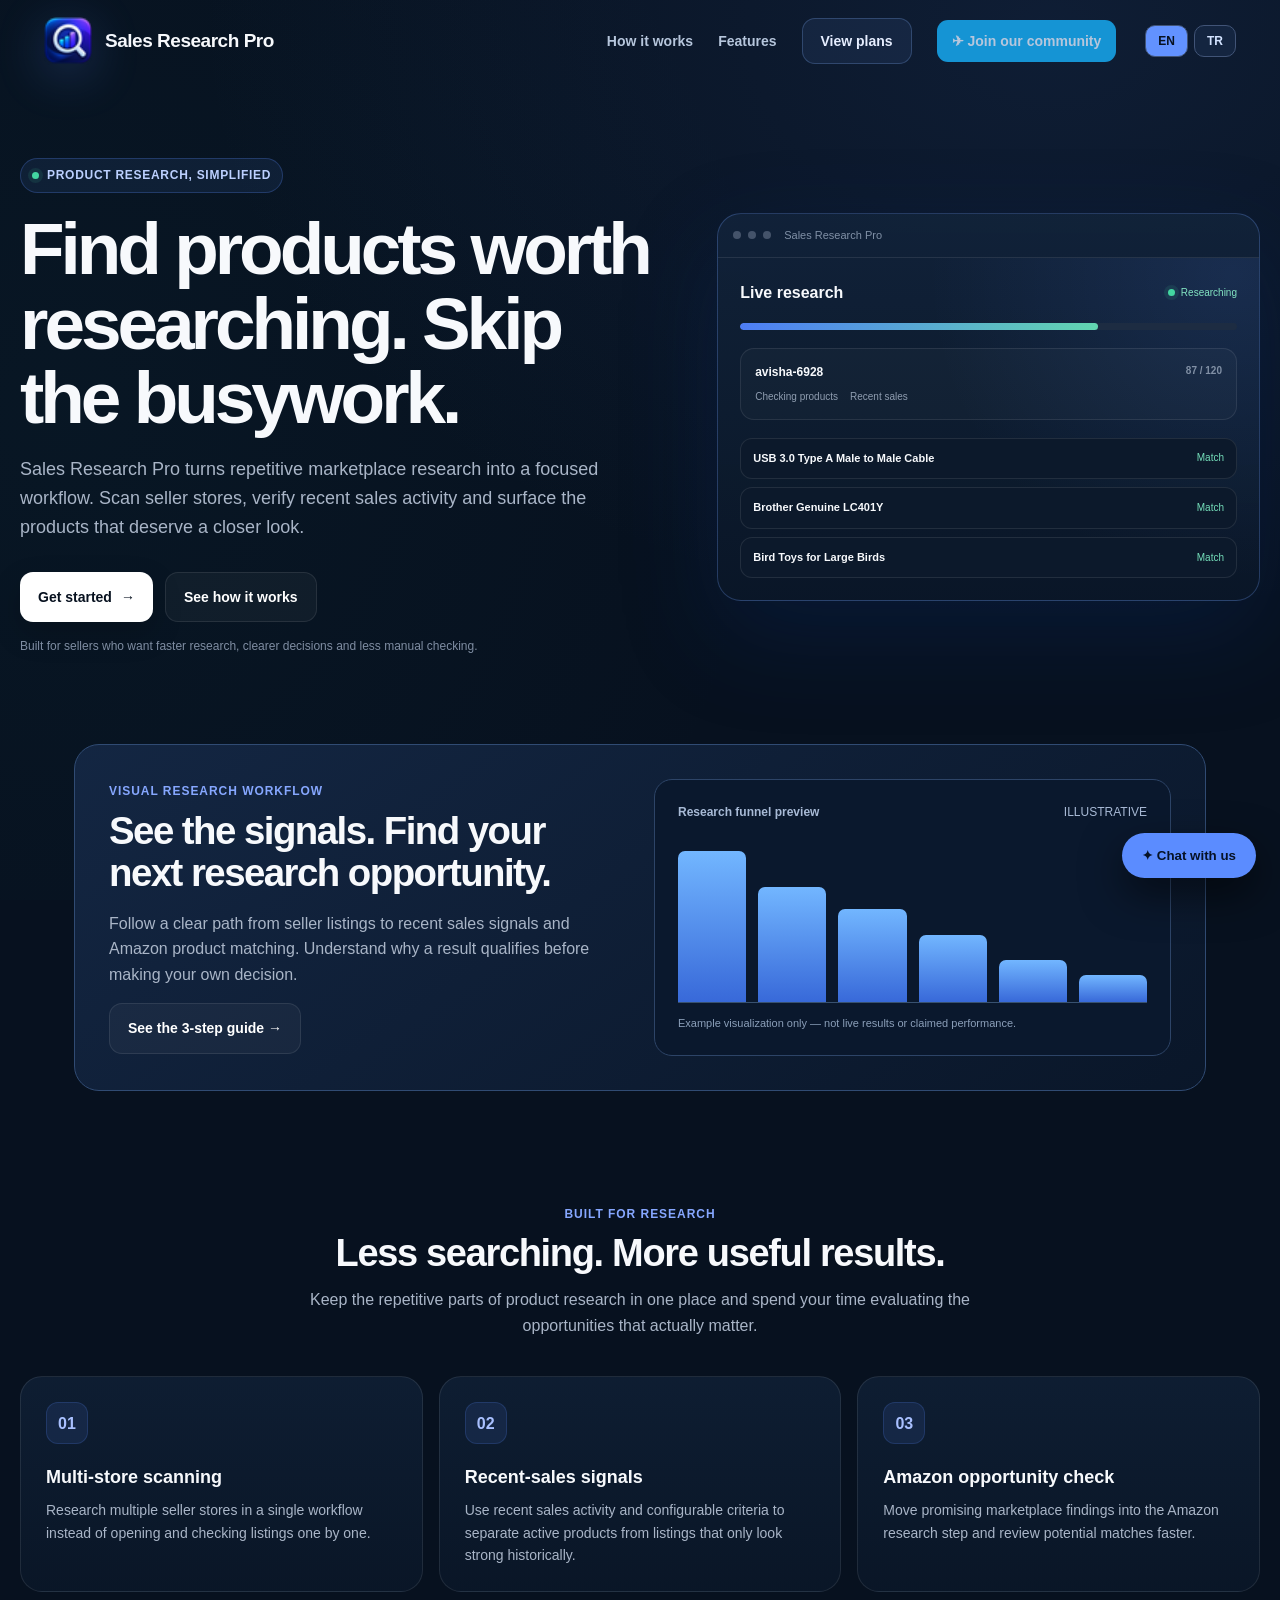
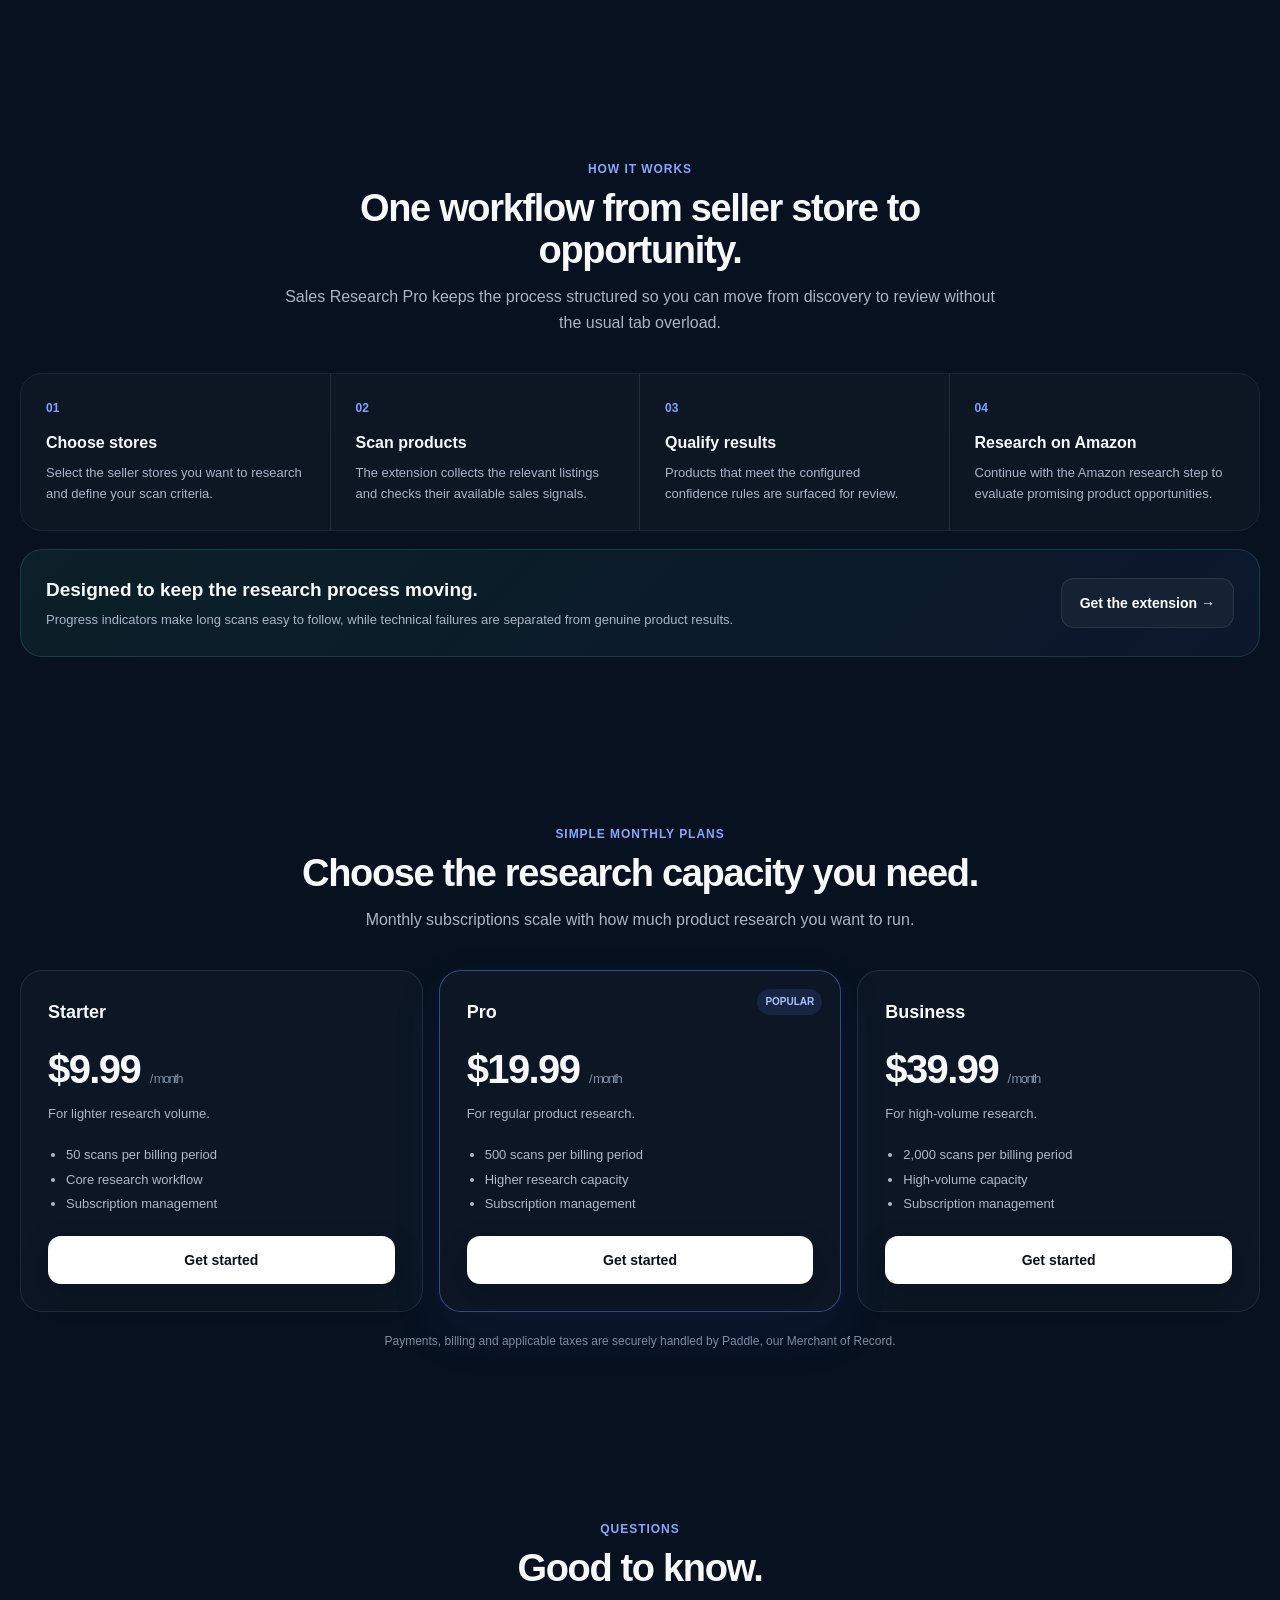
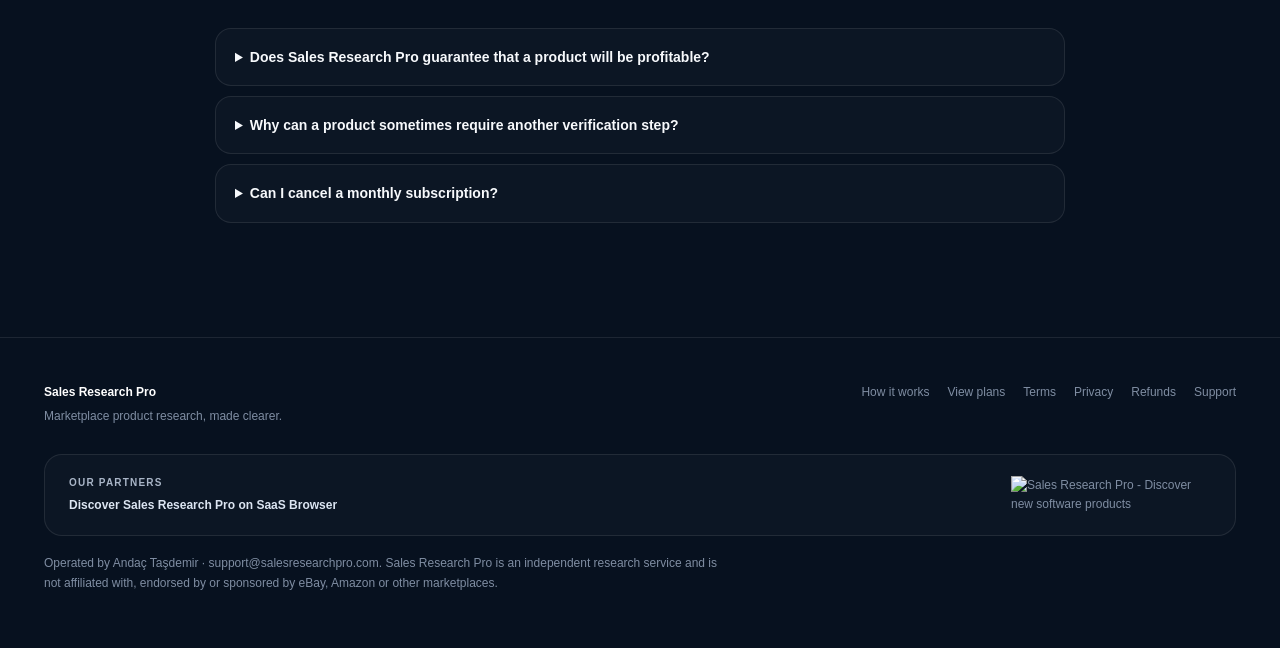
==== commit e3a13275: "Move SaaS Browser badge to footer and enlarge header branding" ====
--- a/index.html
+++ b/index.html
@@ -21,8 +21,8 @@
 a{color:inherit;text-decoration:none}
 .container{max-width:var(--max);margin:auto;padding:0 24px}
 .nav{height:78px;display:flex;align-items:center;justify-content:space-between}
-.brand{display:flex;align-items:center;gap:11px;font-weight:800;letter-spacing:-.02em}
-.logo{width:38px;height:38px;border-radius:12px;background:linear-gradient(135deg,#6b96ff,#3f6ff0);display:grid;place-items:center;font-size:13px;font-weight:900;box-shadow:0 10px 30px rgba(91,140,255,.28)}.logo-img{width:40px;height:40px;display:block;object-fit:contain;filter:drop-shadow(0 10px 24px rgba(91,140,255,.24))}
+.brand{display:flex;align-items:center;gap:13px;font-size:19px;font-weight:800;letter-spacing:-.025em}
+.logo{width:38px;height:38px;border-radius:12px;background:linear-gradient(135deg,#6b96ff,#3f6ff0);display:grid;place-items:center;font-size:13px;font-weight:900;box-shadow:0 10px 30px rgba(91,140,255,.28)}.logo-img{width:48px;height:48px;display:block;object-fit:contain;filter:drop-shadow(0 10px 24px rgba(91,140,255,.24))}
 .navlinks{display:flex;align-items:center;gap:26px;color:#b8c3d3;font-size:14px}
 .navlinks a:hover{color:#fff}
 .navcta{padding:10px 16px;border:1px solid var(--line);border-radius:12px;background:rgba(255,255,255,.04);color:#fff}
@@ -80,9 +80,12 @@
 .footer{padding:45px 0 55px;border-top:1px solid var(--line);color:#7f8da2;font-size:12px}
 .footer-top{display:flex;justify-content:space-between;gap:25px;align-items:flex-start}
 .footer-links{display:flex;gap:18px;flex-wrap:wrap}.footer-links a:hover{color:#fff}.fine{max-width:680px;margin-top:15px}
-.partner-card{max-width:520px;min-height:150px;margin:0 auto;display:flex;align-items:center;justify-content:center;padding:30px;border:1px solid var(--line);border-radius:var(--radius);background:linear-gradient(145deg,rgba(18,35,58,.78),rgba(12,25,43,.82));box-shadow:0 18px 48px rgba(0,0,0,.14)}
-.partner-card a{display:inline-flex;align-items:center;justify-content:center;max-width:100%}
-.partner-card img{display:block;width:200px;max-width:100%;height:auto}
+.footer-partners{display:flex;align-items:center;justify-content:space-between;gap:24px;margin:28px 0 18px;padding:20px 24px;border:1px solid var(--line);border-radius:18px;background:rgba(255,255,255,.025)}
+.footer-partners-copy{display:flex;flex-direction:column;gap:5px;color:#dce5f2}
+.footer-partners-copy .section-kicker{font-size:10px;font-weight:800;letter-spacing:.12em;color:#a9b5c7}
+.footer-partners>a{display:inline-flex;align-items:center;justify-content:center;max-width:100%}
+.footer-partners img{display:block;width:200px;max-width:100%;height:auto}
+@media(max-width:620px){.footer-partners{align-items:flex-start;flex-direction:column;padding:18px}.brand{font-size:17px}.logo-img{width:44px;height:44px}}
 @media(max-width:900px){.hero{grid-template-columns:1fr;gap:40px}.grid3,.pricing{grid-template-columns:1fr}.workflow{grid-template-columns:1fr 1fr}.step:nth-child(2){border-right:0}.step:nth-child(-n+2){border-bottom:1px solid var(--line)}.callout{align-items:flex-start;flex-direction:column}}
 @media(max-width:620px){.container{padding:0 18px}.navlinks a:not(.navcta){display:none}.hero{padding-top:52px}.section{padding:62px 0}h2{font-size:31px}.workflow{grid-template-columns:1fr}.step{border-right:0!important;border-bottom:1px solid var(--line)}.step:last-child{border-bottom:0}.footer-top{flex-direction:column}}
 </style>
@@ -94,7 +97,6 @@
 <div class="navlinks">
 <a href="./how-it-works/">How it works</a>
 <a href="#features">Features</a>
-<a href="#partners" data-srp-en="Partners" data-srp-tr="İş ortaklarımız">Partners</a>
 <a href="./pricing/" class="navcta">View plans</a>
 </div>
 </nav>
@@ -177,17 +179,6 @@
 <p style="text-align:center;color:#7f8da2;font-size:12px;margin:20px 0 0">Payments, billing and applicable taxes are securely handled by Paddle, our Merchant of Record.</p>
 </section>
 
-<section class="container section" id="partners">
-<div class="section-head">
-<div class="section-kicker" data-srp-en="PARTNERS &amp; INTEGRATIONS" data-srp-tr="İŞ ORTAKLARI VE ENTEGRASYONLAR">PARTNERS &amp; INTEGRATIONS</div>
-<h2 data-srp-en="Our Partners" data-srp-tr="İş Ortaklarımız">Our Partners</h2>
-<p data-srp-en="Find Sales Research Pro on SaaS Browser and explore our product listing." data-srp-tr="Sales Research Pro'yu SaaS Browser üzerinde keşfedin ve ürün sayfamızı ziyaret edin.">Find Sales Research Pro on SaaS Browser and explore our product listing.</p>
-</div>
-<div class="partner-card">
-<a href="https://saasbrowser.com/en/saas/1761858/sales-research-pro" target="_blank" rel="noopener noreferrer"><img src="https://static-files.saasbrowser.com/saas-browser-badge-13.svg" alt="Sales Research Pro - SaaS discovery platform" width="200" /></a>
-</div>
-</section>
-
 <section class="container section">
 <div class="section-head">
 <div class="section-kicker">Questions</div>
@@ -208,6 +199,13 @@
 <div class="footer-links"><a href="./how-it-works/">How it works</a><a href="./pricing/">View plans</a><a href="./terms/">Terms</a><a href="./privacy/">Privacy</a><a href="./refund/">Refunds</a><a href="mailto:support@salesresearchpro.com">Support</a>
 </div>
 </div>
+<div class="footer-partners" id="footer-partners">
+<div class="footer-partners-copy">
+<div class="section-kicker" data-srp-en="OUR PARTNERS" data-srp-tr="İŞ ORTAKLARIMIZ">OUR PARTNERS</div>
+<strong data-srp-en="Discover Sales Research Pro on SaaS Browser" data-srp-tr="Sales Research Pro'yu SaaS Browser'da keşfedin">Discover Sales Research Pro on SaaS Browser</strong>
+</div>
+<a href="https://saasbrowser.com/en/saas/1761858/sales-research-pro" target="_blank" rel="nofollow noopener noreferrer"><img src="https://static-files.saasbrowser.com/saas-browser-badge-16.svg" alt="Sales Research Pro - Discover new software products" width="200" /></a>
+</div>
 <div class="fine">Operated by Andaç Taşdemir · support@salesresearchpro.com. Sales Research Pro is an independent research service and is not affiliated with, endorsed by or sponsored by eBay, Amazon or other marketplaces.</div>
 </div>
 </footer>
